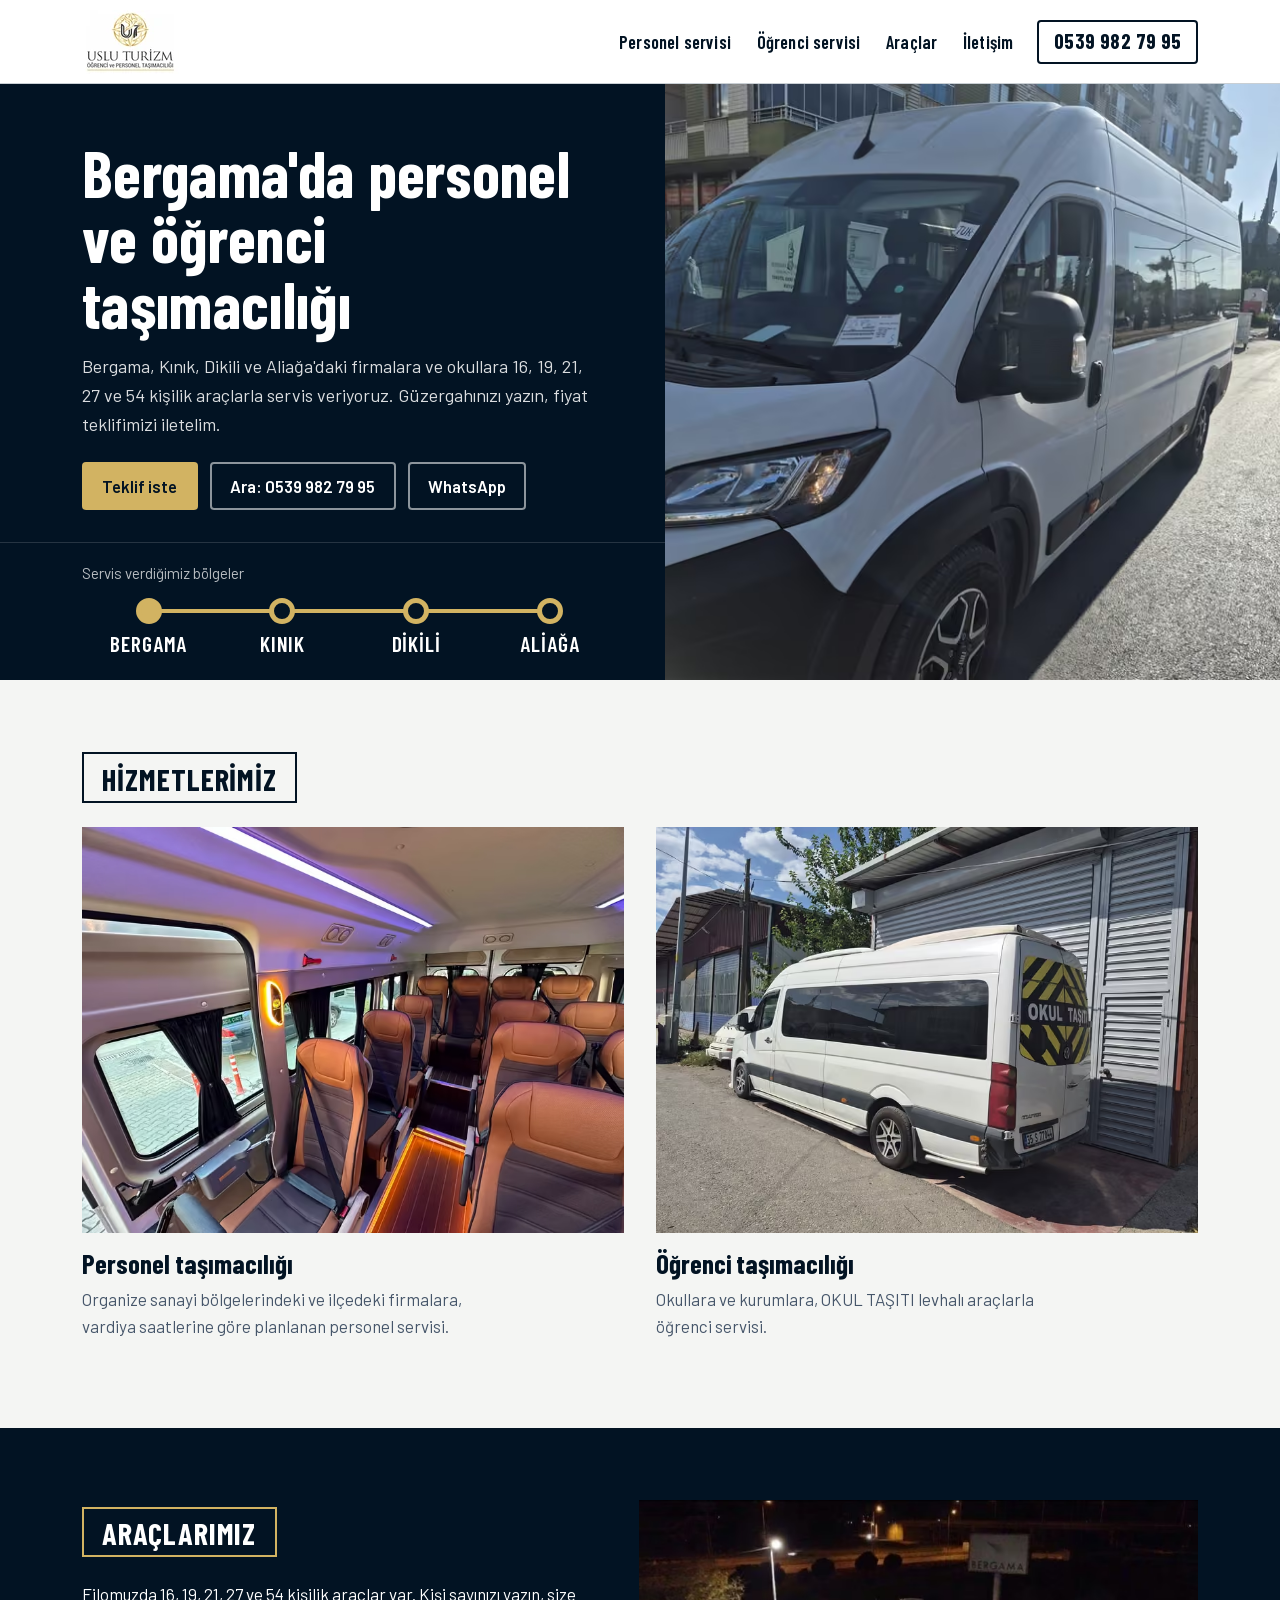
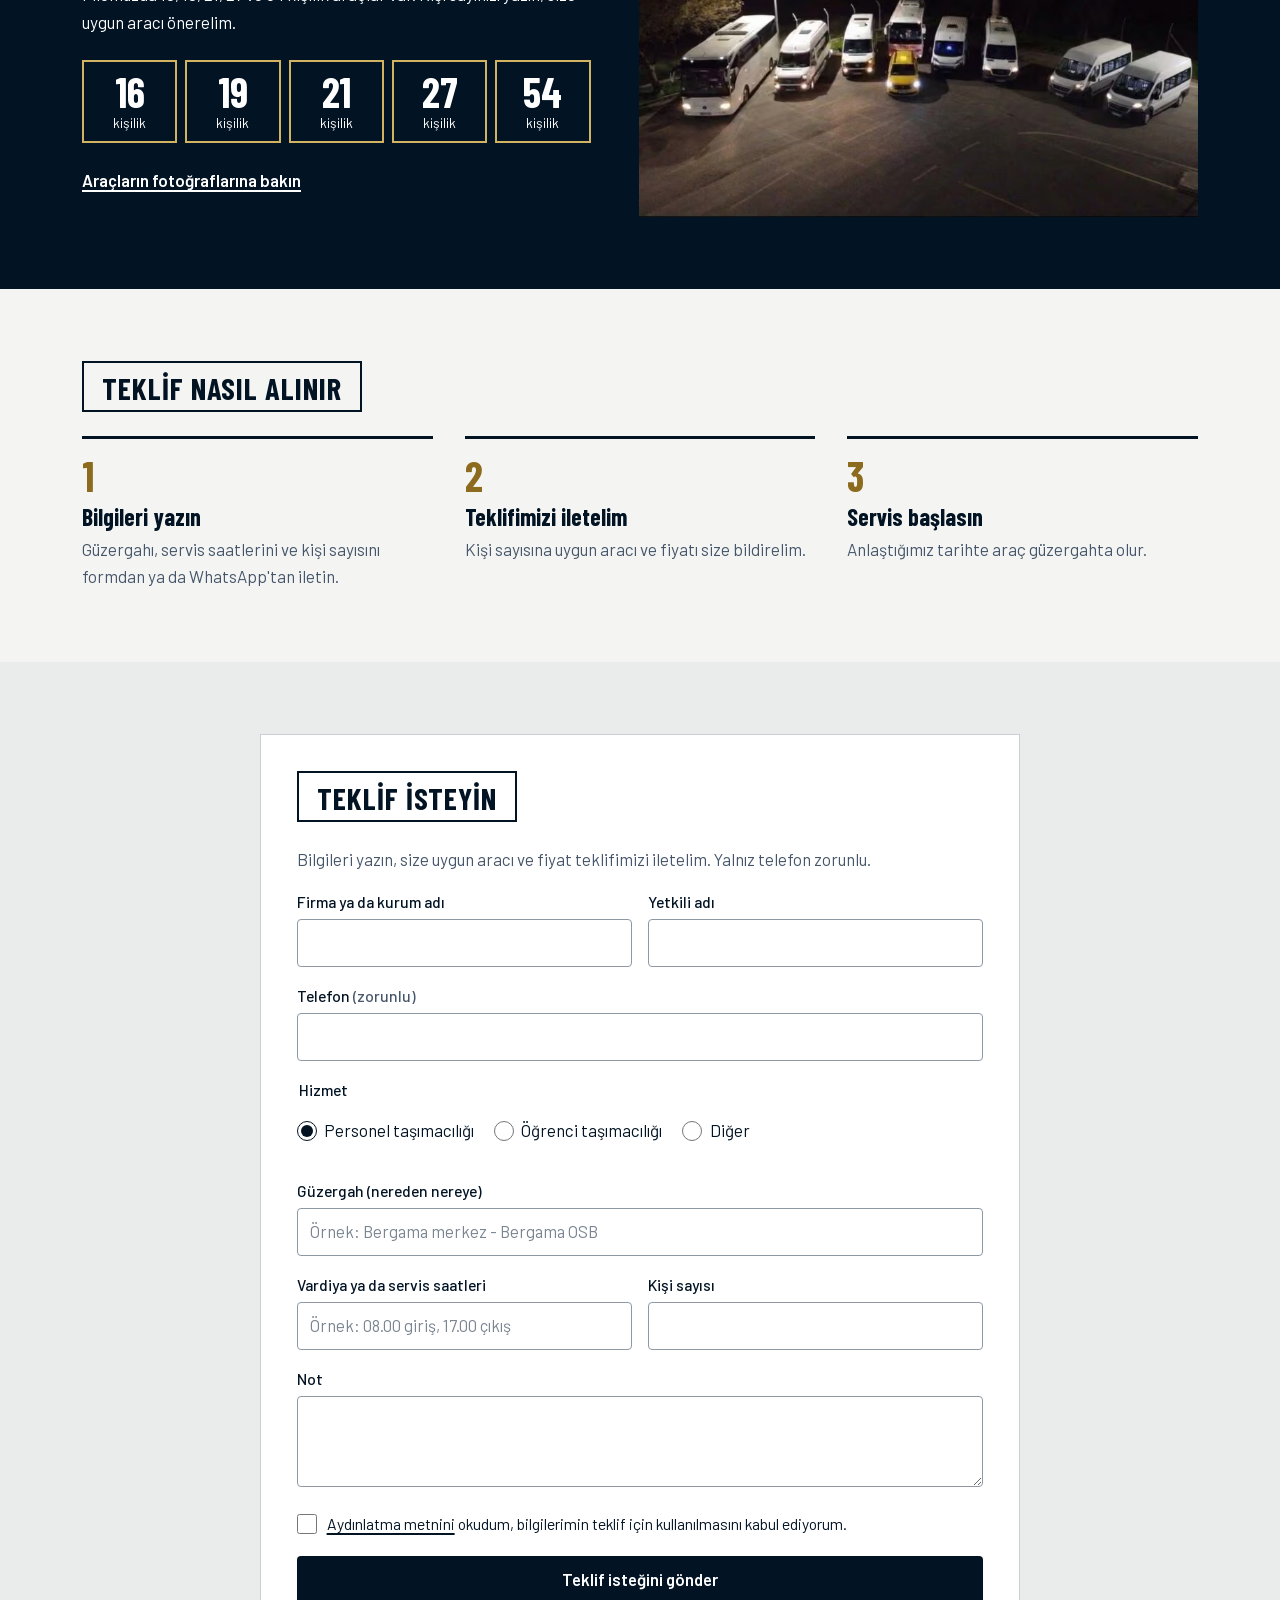
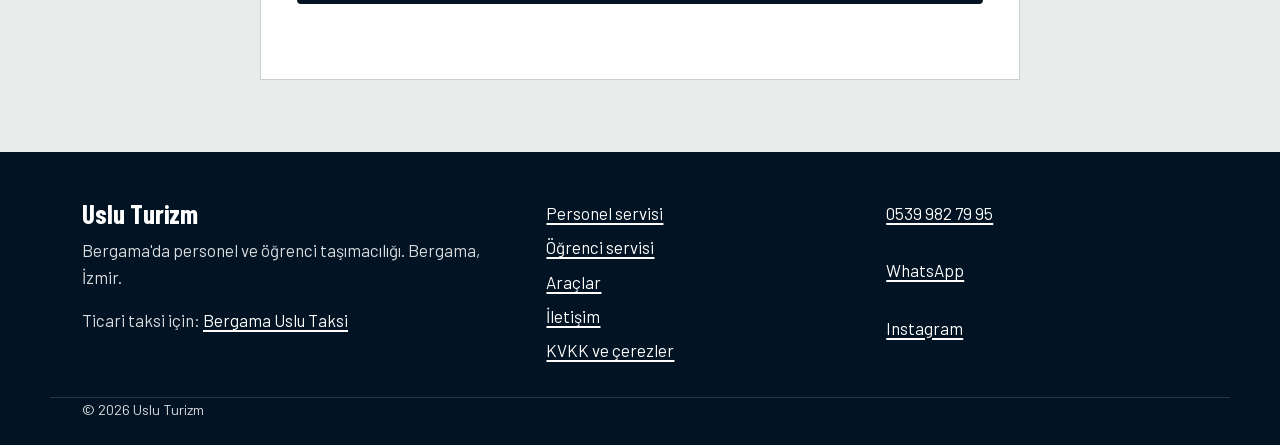
==== index.html @ e7d9747a "Uslu Turizm site onizlemesi" ====
<!doctype html>
<html lang="tr">
<head>
<meta charset="utf-8">
<meta name="viewport" content="width=device-width, initial-scale=1">
<title>Uslu Turizm | Bergama Personel ve Öğrenci Taşımacılığı</title>
<meta name="description" content="Bergama, Kınık, Dikili ve Aliağa&#x27;da 16-54 kişilik araçlarla personel ve öğrenci taşımacılığı. Güzergahınızı yazın, fiyat teklifi alın.">
<meta name="robots" content="noindex, nofollow">
<link rel="canonical" href="https://usluturizmbergama.com/">
<meta property="og:type" content="website">
<meta property="og:locale" content="tr_TR">
<meta property="og:site_name" content="Uslu Turizm">
<meta property="og:title" content="Uslu Turizm | Bergama Personel ve Öğrenci Taşımacılığı">
<meta property="og:description" content="Bergama, Kınık, Dikili ve Aliağa&#x27;da 16-54 kişilik araçlarla personel ve öğrenci taşımacılığı. Güzergahınızı yazın, fiyat teklifi alın.">
<meta property="og:url" content="https://usluturizmbergama.com/">
<meta property="og:image" content="https://usluturizmbergama.com/assets/img/paylasim-1200x630.jpg">
<meta name="theme-color" content="#021323">
<link rel="icon" type="image/png" sizes="32x32" href="assets/simge/simge-32.png">
<link rel="apple-touch-icon" href="assets/simge/apple-touch-icon.png">
<link rel="preload" href="assets/fonts/barlow-condensed-700-latin.woff2" as="font" type="font/woff2" crossorigin>
<link rel="stylesheet" href="assets/fonts.css">
<link rel="stylesheet" href="assets/site.css">

<script type="application/ld+json">{"@context": "https://schema.org", "@type": "LocalBusiness", "name": "Uslu Turizm", "url": "https://usluturizmbergama.com/", "image": "https://usluturizmbergama.com/assets/img/paylasim-1200x630.jpg", "areaServed": ["Bergama", "Kınık", "Dikili", "Aliağa"], "sameAs": ["https://www.instagram.com/usluturizmbergama/"]}</script>
</head>
<body data-form="" data-wa="905399827995" data-etiket="">

<a class="atla" href="#icerik">İçeriğe geç</a>
<header class="ust">
  <div class="kap ust-ic">
    <a class="logo" href="./" aria-label="Uslu Turizm ana sayfa">
      <picture><source type="image/webp" srcset="assets/img/logo-64.webp 1x, assets/img/logo-128.webp 2x">
      <img src="assets/img/logo-64.png" srcset="assets/img/logo-128.png 2x" height="64" width="97" alt="Uslu Turizm"></picture>
    </a>
    <nav class="menu" aria-label="Sayfalar"><ul><li><a href="personel-tasimaciligi/">Personel<span class="genis-ek"> servisi</span></a></li><li><a href="ogrenci-tasimaciligi/">Öğrenci<span class="genis-ek"> servisi</span></a></li><li><a href="araclar/">Araçlar</a></li><li><a href="iletisim/">İletişim</a></li></ul></nav>
    <a class="ust-tel" href="tel:+905399827995" data-olcum="telefon">0539 982 79 95</a>
  </div>
</header><main id="icerik">
<section class="giris">
  <div class="giris-foto"><picture><source type="image/avif" srcset="assets/img/ducato-on-800.avif 800w, assets/img/ducato-on-1600.avif 1600w" sizes="(min-width: 960px) 46vw, 100vw"><source type="image/webp" srcset="assets/img/ducato-on-800.webp 800w, assets/img/ducato-on-1600.webp 1600w" sizes="(min-width: 960px) 46vw, 100vw"><img src="assets/img/ducato-on-1600.jpg" srcset="assets/img/ducato-on-800.jpg 800w, assets/img/ducato-on-1600.jpg 1600w" sizes="(min-width: 960px) 46vw, 100vw" width="1600" height="1200" alt="Beyaz Fiat Ducato servis aracı, ön çapraz görünüş" fetchpriority="high"></picture></div>
  <div class="giris-metin">
    <h1>Bergama'da personel ve öğrenci taşımacılığı</h1>
    <p class="giris-alt">Bergama, Kınık, Dikili ve Aliağa'daki firmalara ve okullara 16, 19, 21, 27 ve 54 kişilik araçlarla servis veriyoruz. Güzergahınızı yazın, fiyat teklifimizi iletelim.</p>
    <div class="eylemler"><a class="dugme dugme--altin" href="#teklif">Teklif iste</a><a class="dugme dugme--cizgi" href="tel:+905399827995" data-olcum="telefon">Ara: 0539 982 79 95</a><a class="dugme dugme--cizgi" href="https://wa.me/905399827995?text=Merhaba%2C%20servis%20i%C3%A7in%20teklif%20almak%20istiyorum." data-olcum="whatsapp" rel="noopener">WhatsApp</a></div>
  </div>
  <div class="giris-hat"><nav class="hat" aria-label="Servis verdiğimiz bölgeler"><p class="hat-baslik">Servis verdiğimiz bölgeler</p><ol class="duraklar"><li class="durak"><a href="personel-tasimaciligi/#bergama"><span class="nokta" aria-hidden="true"></span><span class="durak-ad">Bergama</span></a></li><li class="durak"><a href="personel-tasimaciligi/#kinik"><span class="nokta" aria-hidden="true"></span><span class="durak-ad">Kınık</span></a></li><li class="durak"><a href="personel-tasimaciligi/#dikili"><span class="nokta" aria-hidden="true"></span><span class="durak-ad">Dikili</span></a></li><li class="durak"><a href="personel-tasimaciligi/#aliaga"><span class="nokta" aria-hidden="true"></span><span class="durak-ad">Aliağa</span></a></li></ol></nav></div>
</section>

<section class="bolum" aria-labelledby="hizmet-baslik">
  <div class="kap">
    <h2 class="levha" id="hizmet-baslik">Hizmetlerimiz</h2>
    <div class="hizmetler">
      <article class="hizmet">
        <picture><source type="image/avif" srcset="assets/img/ic-koltuklar-800.avif 800w, assets/img/ic-koltuklar-1600.avif 1600w" sizes="(min-width: 760px) 45vw, 100vw"><source type="image/webp" srcset="assets/img/ic-koltuklar-800.webp 800w, assets/img/ic-koltuklar-1600.webp 1600w" sizes="(min-width: 760px) 45vw, 100vw"><img src="assets/img/ic-koltuklar-1600.jpg" srcset="assets/img/ic-koltuklar-800.jpg 800w, assets/img/ic-koltuklar-1600.jpg 1600w" sizes="(min-width: 760px) 45vw, 100vw" width="1600" height="1200" alt="Turuncu deri koltuklar ve tavan aydınlatması" loading="lazy" decoding="async"></picture>
        <h3><a href="personel-tasimaciligi/">Personel taşımacılığı</a></h3>
        <p>Organize sanayi bölgelerindeki ve ilçedeki firmalara, vardiya saatlerine göre planlanan personel servisi.</p>
      </article>
      <article class="hizmet">
        <picture><source type="image/avif" srcset="assets/img/okul-tasiti-yan-800.avif 800w, assets/img/okul-tasiti-yan-1600.avif 1600w" sizes="(min-width: 760px) 45vw, 100vw"><source type="image/webp" srcset="assets/img/okul-tasiti-yan-800.webp 800w, assets/img/okul-tasiti-yan-1600.webp 1600w" sizes="(min-width: 760px) 45vw, 100vw"><img src="assets/img/okul-tasiti-yan-1600.jpg" srcset="assets/img/okul-tasiti-yan-800.jpg 800w, assets/img/okul-tasiti-yan-1600.jpg 1600w" sizes="(min-width: 760px) 45vw, 100vw" width="1600" height="1200" alt="Arka camında OKUL TAŞITI yazan Volkswagen Crafter" loading="lazy" decoding="async"></picture>
        <h3><a href="ogrenci-tasimaciligi/">Öğrenci taşımacılığı</a></h3>
        <p>Okullara ve kurumlara, OKUL TAŞITI levhalı araçlarla öğrenci servisi.</p>
      </article>
    </div>
  </div>
</section>

<section class="bolum bolum--koyu" aria-labelledby="filo-baslik">
  <div class="kap filo">
    <div class="filo-metin">
      <h2 class="levha" id="filo-baslik">Araçlarımız</h2>
      <p>Filomuzda 16, 19, 21, 27 ve 54 kişilik araçlar var. Kişi sayınızı yazın, size uygun aracı önerelim.</p>
      <ul class="kapasiteler" aria-label="Araç kapasiteleri"><li><span class="kap-sayi">16</span><span class="kap-birim">kişilik</span></li><li><span class="kap-sayi">19</span><span class="kap-birim">kişilik</span></li><li><span class="kap-sayi">21</span><span class="kap-birim">kişilik</span></li><li><span class="kap-sayi">27</span><span class="kap-birim">kişilik</span></li><li><span class="kap-sayi">54</span><span class="kap-birim">kişilik</span></li></ul>
      <p><a class="koyu-link" href="araclar/">Araçların fotoğraflarına bakın</a></p>
    </div>
    <figure class="filo-foto"><picture><source type="image/avif" srcset="assets/img/filo-gece-800.avif 800w, assets/img/filo-gece-1096.avif 1096w" sizes="(min-width: 960px) 50vw, 100vw"><source type="image/webp" srcset="assets/img/filo-gece-800.webp 800w, assets/img/filo-gece-1096.webp 1096w" sizes="(min-width: 960px) 50vw, 100vw"><img src="assets/img/filo-gece-1096.jpg" srcset="assets/img/filo-gece-800.jpg 800w, assets/img/filo-gece-1096.jpg 1096w" sizes="(min-width: 960px) 50vw, 100vw" width="1096" height="620" alt="Gece Bergama tabelası önünde dizili servis araçları ve otobüs" loading="lazy" decoding="async"></picture></figure>
  </div>
</section>

<section class="bolum adimlar-bolum" aria-labelledby="adim-baslik">
  <div class="kap">
    <h2 class="levha" id="adim-baslik">Teklif nasıl alınır</h2>
    <ol class="adimlar"><li><h3>Bilgileri yazın</h3><p>Güzergahı, servis saatlerini ve kişi sayısını formdan ya da WhatsApp&#x27;tan iletin.</p></li><li><h3>Teklifimizi iletelim</h3><p>Kişi sayısına uygun aracı ve fiyatı size bildirelim.</p></li><li><h3>Servis başlasın</h3><p>Anlaştığımız tarihte araç güzergahta olur.</p></li></ol>
  </div>
</section>

<section class="teklif-alani" id="teklif" aria-labelledby="teklif-baslik">
  <div class="teklif-kutu">
    <h2 class="levha" id="teklif-baslik">Teklif isteyin</h2>
    <p class="teklif-giris">Bilgileri yazın, size uygun aracı ve fiyat teklifimizi iletelim. Yalnız telefon zorunlu.</p>
    <form class="teklif" data-teklif novalidate>
      <div class="alan-cift">
        <label class="alan"><span>Firma ya da kurum adı</span>
          <input name="firma" autocomplete="organization" maxlength="120"></label>
        <label class="alan"><span>Yetkili adı</span>
          <input name="yetkili" autocomplete="name" maxlength="80"></label>
      </div>
      <label class="alan"><span>Telefon <b class="zorunlu">(zorunlu)</b></span>
        <input name="telefon" type="tel" inputmode="tel" autocomplete="tel" maxlength="20" required
          aria-describedby="telefon-hata">
        <small class="hata" id="telefon-hata" hidden>Telefon numarasını 05xx xxx xx xx gibi yazın.</small></label>
      <fieldset class="alan secimler"><legend>Hizmet</legend><label class="secim"><input type="radio" name="hizmet" value="personel" checked> Personel taşımacılığı</label><label class="secim"><input type="radio" name="hizmet" value="ogrenci"> Öğrenci taşımacılığı</label><label class="secim"><input type="radio" name="hizmet" value="diger"> Diğer</label></fieldset>
      <label class="alan"><span>Güzergah (nereden nereye)</span>
        <input name="guzergah" maxlength="200" placeholder="Örnek: Bergama merkez - Bergama OSB"></label>
      <div class="alan-cift">
        <label class="alan"><span>Vardiya ya da servis saatleri</span>
          <input name="saatler" maxlength="120" placeholder="Örnek: 08.00 giriş, 17.00 çıkış"></label>
        <label class="alan"><span>Kişi sayısı</span>
          <input name="kisi" type="number" inputmode="numeric" min="1" max="2000"></label>
      </div>
      <label class="alan"><span>Not</span>
        <textarea name="not" rows="3" maxlength="1000"></textarea></label>
      <label class="onay"><input type="checkbox" name="kvkk" value="evet" required aria-describedby="kvkk-hata">
        <span><a href="kvkk/">Aydınlatma metnini</a> okudum, bilgilerimin teklif için kullanılmasını kabul ediyorum.</span></label>
      <small class="hata" id="kvkk-hata" hidden>Göndermek için aydınlatma metnini onaylayın.</small>
      <div class="bal" aria-hidden="true"><label>Bu alanı boş bırakın<input name="web" tabindex="-1" autocomplete="off"></label></div>
      <input type="hidden" name="gclid"><input type="hidden" name="utm_source">
      <input type="hidden" name="utm_medium"><input type="hidden" name="utm_campaign">
      <button class="dugme dugme--koyu dugme--genis" type="submit">Teklif isteğini gönder</button>
      <p class="form-durum" role="status" aria-live="polite"></p>
    </form>
    <div class="sonuc sonuc--tamam" data-sonuc="tamam" hidden tabindex="-1">
      <h3>Teklif isteğiniz bize ulaştı</h3>
      <p>Bilgileri inceleyip sizi arayacağız. Beklemek istemezseniz WhatsApp'tan da yazabilirsiniz.</p>
      <a class="dugme dugme--koyu" href="https://wa.me/905399827995?text=Merhaba%2C%20servis%20i%C3%A7in%20teklif%20almak%20istiyorum." data-olcum="whatsapp" rel="noopener">WhatsApp'tan yazın</a>
    </div>
    <div class="sonuc sonuc--yedek" data-sonuc="yedek" hidden tabindex="-1">
      <h3>Form şu an gönderilemedi</h3>
      <p>Yazdığınız bilgiler hazır bir WhatsApp mesajına aktarıldı. Düğmeye basıp gönderin ya da arayın: <a href="tel:+905399827995" data-olcum="telefon">0539 982 79 95</a></p>
      <a class="dugme dugme--koyu" data-yedek-wa href="https://wa.me/905399827995?text=Merhaba%2C%20servis%20i%C3%A7in%20teklif%20almak%20istiyorum." data-olcum="whatsapp" rel="noopener">WhatsApp'tan gönder</a>
    </div>
  </div>
</section>
</main>
<footer class="alt">
  <div class="kap alt-ic">
    <div class="alt-firma">
      <p class="alt-ad">Uslu Turizm</p>
      <p>Bergama'da personel ve öğrenci taşımacılığı. Bergama, İzmir.</p>
      <p>Ticari taksi için: <a href="https://www.bergamauslutaksi.com/">Bergama Uslu Taksi</a></p>
    </div>
    <nav aria-label="Alt menü"><ul class="alt-liste"><li><a href="personel-tasimaciligi/">Personel servisi</a></li><li><a href="ogrenci-tasimaciligi/">Öğrenci servisi</a></li><li><a href="araclar/">Araçlar</a></li><li><a href="iletisim/">İletişim</a></li><li><a href="kvkk/">KVKK ve çerezler</a></li></ul></nav>
    <ul class="alt-liste">
      <li><a href="tel:+905399827995" data-olcum="telefon">0539 982 79 95</a></li>
      <li><a href="https://wa.me/905399827995?text=Merhaba%2C%20servis%20i%C3%A7in%20teklif%20almak%20istiyorum." data-olcum="whatsapp" rel="noopener">WhatsApp</a></li>
      <li><a href="https://www.instagram.com/usluturizmbergama/" rel="noopener">Instagram</a></li>
    </ul>
  </div>
  <p class="kap alt-telif">© 2026 Uslu Turizm</p>
</footer>
<div class="cubuk" aria-label="Hızlı iletişim">
  <a href="tel:+905399827995" data-olcum="telefon">Ara</a>
  <a href="https://wa.me/905399827995?text=Merhaba%2C%20servis%20i%C3%A7in%20teklif%20almak%20istiyorum." data-olcum="whatsapp" rel="noopener">WhatsApp</a>
  <a href="#teklif">Teklif iste</a>
</div>
<div class="cerez" data-cerez hidden role="dialog" aria-labelledby="cerez-baslik">
  <p id="cerez-baslik">Reklamlarımızın sonucunu ölçmek için Google çerezleri kullanıyoruz. Kabul ederseniz yazılır, reddederseniz yazılmaz. <a href="kvkk/#cerezler">Ayrıntı</a></p>
  <div class="cerez-dugmeler"><button type="button" class="dugme dugme--koyu" data-cerez-secim="kabul">Kabul et</button>
  <button type="button" class="dugme dugme--cizgi-koyu" data-cerez-secim="red">Reddet</button></div>
</div>
<script src="assets/site.js" defer></script>
</body>
</html>
---- assets/fonts.css ----
/* latin-ext */
@font-face {
  font-family: 'Barlow';
  font-style: normal;
  font-weight: 400;
  font-display: swap;
  src: url(fonts/barlow-400-latin-ext.woff2) format('woff2');
  unicode-range: U+0100-02BA, U+02BD-02C5, U+02C7-02CC, U+02CE-02D7, U+02DD-02FF, U+0304, U+0308, U+0329, U+1D00-1DBF, U+1E00-1E9F, U+1EF2-1EFF, U+2020, U+20A0-20AB, U+20AD-20C4, U+2113, U+2C60-2C7F, U+A720-A7FF;
}
/* latin */
@font-face {
  font-family: 'Barlow';
  font-style: normal;
  font-weight: 400;
  font-display: swap;
  src: url(fonts/barlow-400-latin.woff2) format('woff2');
  unicode-range: U+0000-00FF, U+0131, U+0152-0153, U+02BB-02BC, U+02C6, U+02DA, U+02DC, U+0304, U+0308, U+0329, U+2000-206F, U+20AC, U+2122, U+2191, U+2193, U+2212, U+2215, U+FEFF, U+FFFD;
}
/* latin-ext */
@font-face {
  font-family: 'Barlow';
  font-style: normal;
  font-weight: 500;
  font-display: swap;
  src: url(fonts/barlow-500-latin-ext.woff2) format('woff2');
  unicode-range: U+0100-02BA, U+02BD-02C5, U+02C7-02CC, U+02CE-02D7, U+02DD-02FF, U+0304, U+0308, U+0329, U+1D00-1DBF, U+1E00-1E9F, U+1EF2-1EFF, U+2020, U+20A0-20AB, U+20AD-20C4, U+2113, U+2C60-2C7F, U+A720-A7FF;
}
/* latin */
@font-face {
  font-family: 'Barlow';
  font-style: normal;
  font-weight: 500;
  font-display: swap;
  src: url(fonts/barlow-500-latin.woff2) format('woff2');
  unicode-range: U+0000-00FF, U+0131, U+0152-0153, U+02BB-02BC, U+02C6, U+02DA, U+02DC, U+0304, U+0308, U+0329, U+2000-206F, U+20AC, U+2122, U+2191, U+2193, U+2212, U+2215, U+FEFF, U+FFFD;
}
/* latin-ext */
@font-face {
  font-family: 'Barlow';
  font-style: normal;
  font-weight: 600;
  font-display: swap;
  src: url(fonts/barlow-600-latin-ext.woff2) format('woff2');
  unicode-range: U+0100-02BA, U+02BD-02C5, U+02C7-02CC, U+02CE-02D7, U+02DD-02FF, U+0304, U+0308, U+0329, U+1D00-1DBF, U+1E00-1E9F, U+1EF2-1EFF, U+2020, U+20A0-20AB, U+20AD-20C4, U+2113, U+2C60-2C7F, U+A720-A7FF;
}
/* latin */
@font-face {
  font-family: 'Barlow';
  font-style: normal;
  font-weight: 600;
  font-display: swap;
  src: url(fonts/barlow-600-latin.woff2) format('woff2');
  unicode-range: U+0000-00FF, U+0131, U+0152-0153, U+02BB-02BC, U+02C6, U+02DA, U+02DC, U+0304, U+0308, U+0329, U+2000-206F, U+20AC, U+2122, U+2191, U+2193, U+2212, U+2215, U+FEFF, U+FFFD;
}
/* latin-ext */
@font-face {
  font-family: 'Barlow Condensed';
  font-style: normal;
  font-weight: 600;
  font-display: swap;
  src: url(fonts/barlow-condensed-600-latin-ext.woff2) format('woff2');
  unicode-range: U+0100-02BA, U+02BD-02C5, U+02C7-02CC, U+02CE-02D7, U+02DD-02FF, U+0304, U+0308, U+0329, U+1D00-1DBF, U+1E00-1E9F, U+1EF2-1EFF, U+2020, U+20A0-20AB, U+20AD-20C4, U+2113, U+2C60-2C7F, U+A720-A7FF;
}
/* latin */
@font-face {
  font-family: 'Barlow Condensed';
  font-style: normal;
  font-weight: 600;
  font-display: swap;
  src: url(fonts/barlow-condensed-600-latin.woff2) format('woff2');
  unicode-range: U+0000-00FF, U+0131, U+0152-0153, U+02BB-02BC, U+02C6, U+02DA, U+02DC, U+0304, U+0308, U+0329, U+2000-206F, U+20AC, U+2122, U+2191, U+2193, U+2212, U+2215, U+FEFF, U+FFFD;
}
/* latin-ext */
@font-face {
  font-family: 'Barlow Condensed';
  font-style: normal;
  font-weight: 700;
  font-display: swap;
  src: url(fonts/barlow-condensed-700-latin-ext.woff2) format('woff2');
  unicode-range: U+0100-02BA, U+02BD-02C5, U+02C7-02CC, U+02CE-02D7, U+02DD-02FF, U+0304, U+0308, U+0329, U+1D00-1DBF, U+1E00-1E9F, U+1EF2-1EFF, U+2020, U+20A0-20AB, U+20AD-20C4, U+2113, U+2C60-2C7F, U+A720-A7FF;
}
/* latin */
@font-face {
  font-family: 'Barlow Condensed';
  font-style: normal;
  font-weight: 700;
  font-display: swap;
  src: url(fonts/barlow-condensed-700-latin.woff2) format('woff2');
  unicode-range: U+0000-00FF, U+0131, U+0152-0153, U+02BB-02BC, U+02C6, U+02DA, U+02DC, U+0304, U+0308, U+0329, U+2000-206F, U+20AC, U+2122, U+2191, U+2193, U+2212, U+2215, U+FEFF, U+FFFD;
}
---- assets/site.css ----
/* Uslu Turizm. Renkler logo dosyalarından ölçüldü: lacivert #021323 (kapak zemini), altın #D2B362 (amblem). */
:root {
  --lacivert: #021323;
  --lacivert-2: #0d2944;
  --altin: #d2b362;
  --altin-koyu: #8c6b1f;
  --zemin: #f4f5f3;
  --zemin-2: #e9ecea;
  --beyaz: #ffffff;
  --cizgi: #c9cfd4;
  --metin-2: #46566a;
  --hata: #a4161a;
  --kosul: "Barlow Condensed", "Arial Narrow", sans-serif;
  --govde: "Barlow", system-ui, -apple-system, "Segoe UI", sans-serif;
}

*, *::before, *::after { box-sizing: border-box; }
html { -webkit-text-size-adjust: 100%; }
body {
  margin: 0;
  font: 400 1.0625rem/1.6 var(--govde);
  color: var(--lacivert);
  background: var(--zemin);
  padding-bottom: 56px;
}
img { display: block; max-width: 100%; height: auto; }
picture { display: block; }
a { color: var(--lacivert); text-decoration-thickness: 1.5px; text-underline-offset: 3px; }
a:hover { color: var(--lacivert-2); }
:focus-visible { outline: 3px solid var(--altin-koyu); outline-offset: 2px; }
h1, h2, h3 { margin: 0; }
p { margin: 0 0 1rem; }

.kap { width: 100%; max-width: 1180px; margin: 0 auto; padding: 0 20px; }

.atla {
  position: absolute; left: 12px; top: -60px; z-index: 50;
  background: var(--lacivert); color: var(--beyaz); padding: .6rem 1rem;
}
.atla:focus { top: 12px; color: var(--beyaz); }

/* Üst */
.ust { background: var(--beyaz); border-bottom: 1px solid var(--cizgi); }
.ust-ic { display: flex; flex-wrap: wrap; align-items: center; gap: .25rem 1.5rem; padding-top: .5rem; padding-bottom: .25rem; }
.logo img { height: 52px; width: auto; }
.menu { order: 3; width: 100%; overflow-x: auto; }
.menu ul { display: flex; gap: 1.25rem; margin: 0; padding: 0 0 .35rem; list-style: none; white-space: nowrap; }
.menu a { font: 600 1.15rem/2.4 var(--kosul); text-decoration: none; letter-spacing: .01em; }
.menu a[aria-current="page"] { box-shadow: inset 0 -3px 0 var(--altin); }
.menu a:hover { box-shadow: inset 0 -3px 0 var(--lacivert); }
.genis-ek { display: none; }
.ust-tel { display: none; }

/* Düğmeler */
.dugme {
  display: inline-flex; align-items: center; justify-content: center;
  min-height: 48px; padding: .65rem 1.15rem;
  font: 600 1.05rem/1.15 var(--govde); text-decoration: none; text-align: center;
  border: 2px solid transparent; border-radius: 4px; cursor: pointer;
}
.dugme--altin { background: var(--altin); color: var(--lacivert); }
.dugme--altin:hover { background: #e0c57c; color: var(--lacivert); }
.dugme--koyu { background: var(--lacivert); color: var(--beyaz); }
.dugme--koyu:hover { background: var(--lacivert-2); color: var(--beyaz); }
.dugme--cizgi { border-color: rgba(255, 255, 255, .55); color: var(--beyaz); }
.dugme--cizgi:hover { border-color: var(--beyaz); color: var(--beyaz); }
.dugme--cizgi-koyu { border-color: var(--lacivert); color: var(--lacivert); background: transparent; }
.dugme--cizgi-koyu:hover { background: var(--lacivert); color: var(--beyaz); }
.dugme--genis { width: 100%; }
.dugme[disabled] { opacity: .6; cursor: progress; }
.eylemler { display: flex; flex-wrap: wrap; gap: .75rem; margin-top: 1.5rem; }

/* Levha: bölüm başlığı, servis aracının camındaki güzergah levhası gibi */
.levha {
  display: inline-block; margin-bottom: 1.5rem;
  padding: .32em .6em .22em;
  border: 2px solid currentColor;
  font: 700 clamp(1.45rem, 2.4vw, 1.9rem)/1 var(--kosul);
  letter-spacing: .03em; text-transform: uppercase;
}

/* Giriş */
.giris { background: var(--lacivert); color: var(--beyaz); }
.giris-foto img { width: 100%; aspect-ratio: 16 / 10; object-fit: cover; }
.giris-metin { padding: 1.75rem 20px 1.5rem; }
.giris h1 {
  font: 700 clamp(2.4rem, 5vw, 4.1rem)/1.02 var(--kosul);
  letter-spacing: .005em; max-width: 17ch;
}
.giris-alt { margin-top: 1rem; max-width: 52ch; color: rgba(255, 255, 255, .86); font-size: 1.125rem; }
.giris-hat { padding: 0 20px; border-top: 1px solid rgba(255, 255, 255, .14); }

/* Güzergah şeridi */
.hat { padding: 1.1rem 0 1.4rem; }
.hat-baslik { margin: 0 0 .8rem; font-size: .95rem; color: rgba(255, 255, 255, .72); }
.duraklar { position: relative; display: grid; grid-template-columns: repeat(4, 1fr); margin: 0; padding: 0; list-style: none; }
.duraklar::before {
  content: ""; position: absolute; top: 11px; left: 12.5%; right: 12.5%;
  height: 4px; background: var(--altin);
}
.durak a { display: flex; flex-direction: column; align-items: center; gap: .55rem; padding: 0 .2rem .2rem; color: inherit; text-decoration: none; }
.nokta {
  position: relative; z-index: 1;
  width: 26px; height: 26px; border-radius: 50%;
  background: var(--lacivert); border: 5px solid var(--altin);
}
.durak:first-child .nokta { background: var(--altin); }
.durak-ad { font: 600 1.15rem/1 var(--kosul); letter-spacing: .04em; text-transform: uppercase; }
.durak a:hover .nokta, .durak a:focus-visible .nokta { background: var(--altin); }
.durak a:hover .durak-ad { text-decoration: underline; text-underline-offset: 5px; }
.durak a:focus-visible { outline-color: var(--altin); }
.hat--acik { color: var(--lacivert); }
.hat--acik .hat-baslik { color: var(--metin-2); }
.hat--acik .nokta { background: var(--beyaz); }
.hat--acik .durak:first-child .nokta,
.hat--acik .durak a:hover .nokta { background: var(--altin); }

/* Bölümler */
.bolum { padding: 3.25rem 0; }
.bolum--koyu { background: var(--lacivert); color: var(--beyaz); }
.bolum--koyu .levha { border-color: var(--altin); }
.bolum--gri { background: var(--zemin-2); }
.koyu-link { color: var(--beyaz); font-weight: 600; }
.koyu-link:hover { color: var(--altin); }

.hizmetler { display: grid; gap: 2rem; }
.hizmet img { width: 100%; aspect-ratio: 4 / 3; object-fit: cover; }
.hizmet h3 { margin: 1rem 0 .4rem; font: 700 1.7rem/1.1 var(--kosul); }
.hizmet h3 a { text-decoration: none; }
.hizmet h3 a:hover { text-decoration: underline; }
.hizmet p { color: var(--metin-2); max-width: 46ch; }

.filo { display: grid; gap: 2rem; align-items: center; }
.filo-foto { margin: 0; }
.filo-foto img { width: 100%; }

.kapasiteler { display: grid; grid-template-columns: repeat(5, 1fr); gap: .5rem; margin: 1.5rem 0; padding: 0; list-style: none; max-width: 560px; }
.kapasiteler li { display: flex; flex-direction: column; align-items: center; padding: .55rem .25rem .45rem; border: 2px solid currentColor; }
.bolum--koyu .kapasiteler li { border-color: var(--altin); }
.kap-sayi { font: 700 clamp(1.9rem, 4vw, 2.6rem)/1 var(--kosul); }
.kap-birim { font-size: .85rem; }

.adimlar { display: grid; gap: 1.75rem; margin: 0; padding: 0; list-style: none; counter-reset: adim; }
.adimlar li { counter-increment: adim; padding-top: 1rem; border-top: 3px solid var(--lacivert); }
.adimlar li::before { content: counter(adim); display: block; font: 700 2.6rem/1 var(--kosul); color: var(--altin-koyu); margin-bottom: .4rem; }
.adimlar h3 { font: 700 1.5rem/1.15 var(--kosul); margin-bottom: .35rem; }
.adimlar p { color: var(--metin-2); margin: 0; }

/* Teklif formu */
.teklif-alani { padding: 3.25rem 0; background: var(--zemin-2); }
.teklif-kutu { max-width: 760px; margin: 0 auto; padding: clamp(1.25rem, 3vw, 2.25rem); background: var(--beyaz); border: 1px solid var(--cizgi); }
.teklif-alani > .teklif-kutu { margin: 0 20px; }
.teklif-giris { color: var(--metin-2); }
.alan { display: block; margin: 0 0 1rem; }
.alan > span, .secimler legend { display: block; margin-bottom: .3rem; font-weight: 500; font-size: .98rem; }
.zorunlu { font-weight: 500; color: var(--metin-2); }
.alan input, .alan textarea {
  width: 100%; min-height: 48px; padding: .6rem .75rem;
  font: 400 1.05rem/1.4 var(--govde); color: var(--lacivert);
  background: var(--beyaz); border: 1.5px solid #8e99a4; border-radius: 4px;
}
.alan textarea { resize: vertical; }
.alan input:focus, .alan textarea:focus { border-color: var(--lacivert); outline: 3px solid rgba(210, 179, 98, .55); outline-offset: 0; }
.alan input::placeholder, .alan textarea::placeholder { color: #7a8591; }
.alan input[aria-invalid="true"] { border-color: var(--hata); }
.secimler { border: 0; padding: 0; }
.secim { display: inline-flex; align-items: center; gap: .45rem; min-height: 44px; margin-right: 1.25rem; }
.secim input, .onay input { width: 20px; height: 20px; accent-color: var(--lacivert); margin: 0; }
.onay { display: flex; align-items: flex-start; gap: .6rem; margin: .5rem 0 .25rem; font-size: .98rem; }
.onay input { flex: 0 0 auto; margin-top: .2rem; }
.hata { display: block; margin-top: .3rem; color: var(--hata); font-size: .95rem; font-weight: 500; }
.hata[hidden] { display: none; }
.bal { position: absolute; left: -10000px; width: 1px; height: 1px; overflow: hidden; }
.teklif .dugme--genis { margin-top: 1rem; }
.form-durum { margin: .75rem 0 0; min-height: 1.6em; color: var(--metin-2); }
.sonuc { padding: 1.25rem 1.25rem 1.4rem; border-left: 5px solid var(--altin); background: var(--zemin); }
.sonuc h3 { font: 700 1.6rem/1.15 var(--kosul); margin-bottom: .5rem; }
.sonuc:focus { outline: none; }

/* İç sayfaların üstü */
.sayfa-ust { padding: 2.5rem 0 2.75rem; background: var(--beyaz); border-bottom: 1px solid var(--cizgi); }
.sayfa-ust h1 { font: 700 clamp(2.2rem, 4.4vw, 3.4rem)/1.04 var(--kosul); margin-bottom: 1rem; max-width: 18ch; }
.sayfa-ust-metin p, .sayfa-giris { max-width: 56ch; color: var(--metin-2); font-size: 1.1rem; }
.sayfa-ust-ic { display: grid; gap: 2rem; align-items: start; }
.sayfa-ust .teklif-alani { padding: 0; background: none; }
.sayfa-ust .teklif-kutu { margin: 0; max-width: none; background: var(--zemin); }
.sayfa-ust-foto img { width: 100%; aspect-ratio: 4 / 3; object-fit: cover; }
.taksi-not { margin-top: 1rem; color: var(--metin-2); }
.yan-foto { display: none; margin-top: 1.5rem; }

.bolgeler { display: grid; gap: 0 3rem; padding-top: 1rem; padding-bottom: 2.5rem; }
.bolge { padding: 2rem 0 .5rem; border-top: 2px solid var(--lacivert); scroll-margin-top: 1rem; }
.bolge:first-child { border-top-color: transparent; }
.bolge p { max-width: 58ch; }
.bolge:target .levha { background: var(--altin); border-color: var(--altin); }

.plan { display: grid; gap: 1.25rem; margin: 0 0 1rem; }
.plan dt { font: 700 1.5rem/1.1 var(--kosul); }
.plan dd { margin: .3rem 0 0; color: var(--metin-2); }

.galeri { display: grid; gap: 1rem; grid-template-columns: repeat(auto-fill, minmax(260px, 1fr)); }
.galeri figure { margin: 0; }
.galeri img { width: 100%; aspect-ratio: 4 / 3; object-fit: cover; }
.galeri-son { margin-top: 2rem; }

.iletisim { margin: 1.5rem 0 0; display: grid; gap: .85rem; }
.iletisim dt { font: 700 1.15rem/1.2 var(--kosul); letter-spacing: .02em; }
.iletisim dd { margin: 0; font-size: 1.1rem; }

.metin-sayfa { max-width: 760px; padding-top: 2.5rem; padding-bottom: 3rem; }
.metin-sayfa h1 { font: 700 clamp(2rem, 4vw, 3rem)/1.05 var(--kosul); margin-bottom: 1.25rem; }
.metin-sayfa h2 { font: 700 1.45rem/1.2 var(--kosul); margin: 2rem 0 .5rem; scroll-margin-top: 1rem; }

/* Alt */
.alt { background: var(--lacivert); color: rgba(255, 255, 255, .86); padding: 3rem 0 1.5rem; }
.alt a { color: var(--beyaz); }
.alt a:hover { color: var(--altin); }
.alt-ic { display: grid; gap: 1.75rem; }
.alt-ad { font: 700 1.7rem/1 var(--kosul); color: var(--beyaz); margin-bottom: .6rem; }
.alt-liste { margin: 0; padding: 0; list-style: none; display: grid; gap: .45rem; }
.alt-telif { margin-top: 2rem; padding-top: 1rem; border-top: 1px solid rgba(255, 255, 255, .15); font-size: .9rem; }

/* Mobil iletişim çubuğu */
.cubuk {
  position: fixed; left: 0; right: 0; bottom: 0; z-index: 40;
  display: grid; grid-template-columns: 1fr 1fr 1.2fr;
  background: var(--lacivert); border-top: 1px solid rgba(255, 255, 255, .2);
}
.cubuk a {
  display: flex; align-items: center; justify-content: center; min-height: 56px;
  color: var(--beyaz); font-weight: 600; text-decoration: none;
}
.cubuk a + a { border-left: 1px solid rgba(255, 255, 255, .2); }
.cubuk a:last-child { background: var(--altin); color: var(--lacivert); }
.cubuk a:focus-visible { outline-color: var(--altin); outline-offset: -4px; }

/* Çerez bandı */
.cerez {
  position: fixed; left: 0; right: 0; bottom: 56px; z-index: 45;
  padding: 1rem 20px; background: var(--beyaz); border-top: 3px solid var(--lacivert);
}
.cerez p { margin: 0 0 .75rem; max-width: 70ch; }
.cerez-dugmeler { display: flex; gap: .75rem; }

@media (min-width: 600px) {
  .alan-cift { display: grid; grid-template-columns: 1fr 1fr; gap: 0 1rem; }
  .giris-metin, .giris-hat { padding-left: 32px; padding-right: 32px; }
  .kap { padding: 0 32px; }
  .teklif-alani > .teklif-kutu { margin: 0 auto; }
}

@media (min-width: 760px) {
  .hizmetler { grid-template-columns: 1fr 1fr; }
  .adimlar { grid-template-columns: repeat(3, 1fr); gap: 2rem; }
  .plan { grid-template-columns: repeat(3, 1fr); gap: 2rem; }
  .bolgeler { grid-template-columns: 1fr 1fr; }
  .bolge:nth-child(2) { border-top-color: transparent; }
  .alt-ic { grid-template-columns: 1.4fr 1fr 1fr; }
  .galeri--iki { grid-template-columns: 1fr 1fr; }
  .durak-ad { font-size: 1.35rem; }
  .cerez { display: flex; align-items: center; gap: 1.5rem; }
  .cerez[hidden] { display: none; }
  .cerez p { margin: 0; }
}

@media (min-width: 960px) {
  body { padding-bottom: 0; }
  .cubuk { display: none; }
  .cerez { bottom: 0; }
  .ust-ic { flex-wrap: nowrap; padding-top: .6rem; padding-bottom: .6rem; }
  .logo img { height: 64px; }
  .menu { order: 0; width: auto; margin-left: auto; overflow: visible; }
  .menu ul { padding: 0; gap: 1.6rem; }
  .genis-ek { display: inline; }
  .ust-tel {
    display: inline-flex; align-items: center; min-height: 44px; padding: .4rem .9rem;
    font: 700 1.3rem/1 var(--kosul); letter-spacing: .02em; text-decoration: none;
    border: 2px solid var(--lacivert); border-radius: 4px;
  }
  .ust-tel:hover { background: var(--lacivert); color: var(--beyaz); }

  .giris {
    display: grid; grid-template-columns: 1.08fr 1fr;
    grid-template-areas: "metin foto" "hat foto";
  }
  .giris-foto { grid-area: foto; }
  .giris-foto picture, .giris-foto img { height: 100%; }
  .giris-foto img { aspect-ratio: auto; min-height: 520px; object-position: 18% 62%; }
  .giris-metin { grid-area: metin; align-self: center; padding: 3.5rem 3rem 2rem max(32px, calc((100vw - 1180px) / 2 + 32px)); }
  .giris-hat { grid-area: hat; padding: 0 3rem 0 max(32px, calc((100vw - 1180px) / 2 + 32px)); }
  .bolum, .teklif-alani { padding: 4.5rem 0; }
  .filo { grid-template-columns: 1fr 1.1fr; gap: 3rem; }
  .sayfa-ust { padding: 3.5rem 0; }
  .sayfa-ust-ic { grid-template-columns: 1fr 1.05fr; gap: 3.5rem; }
  .sayfa-ust-ic--foto { align-items: center; }
  .yan-foto { display: block; }
}

@media (prefers-reduced-motion: reduce) {
  *, *::before, *::after { transition: none !important; scroll-behavior: auto !important; }
}
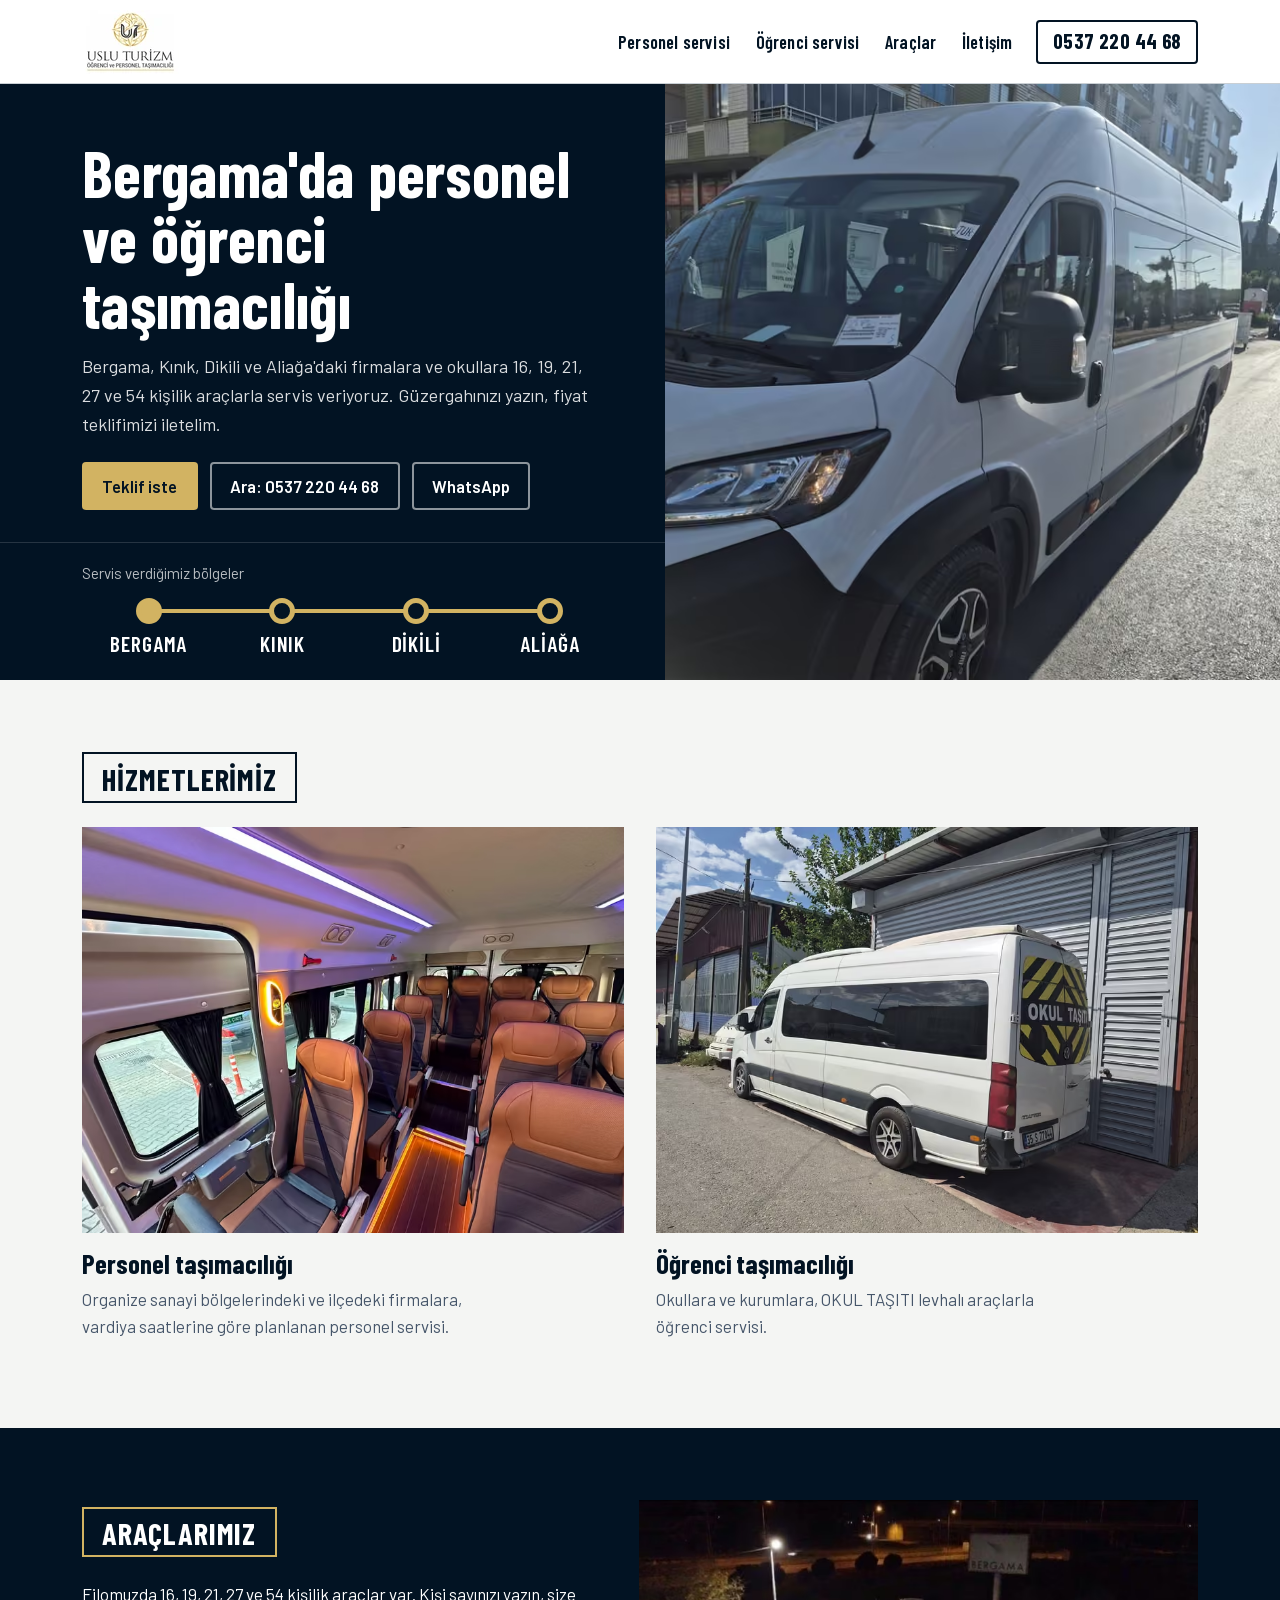
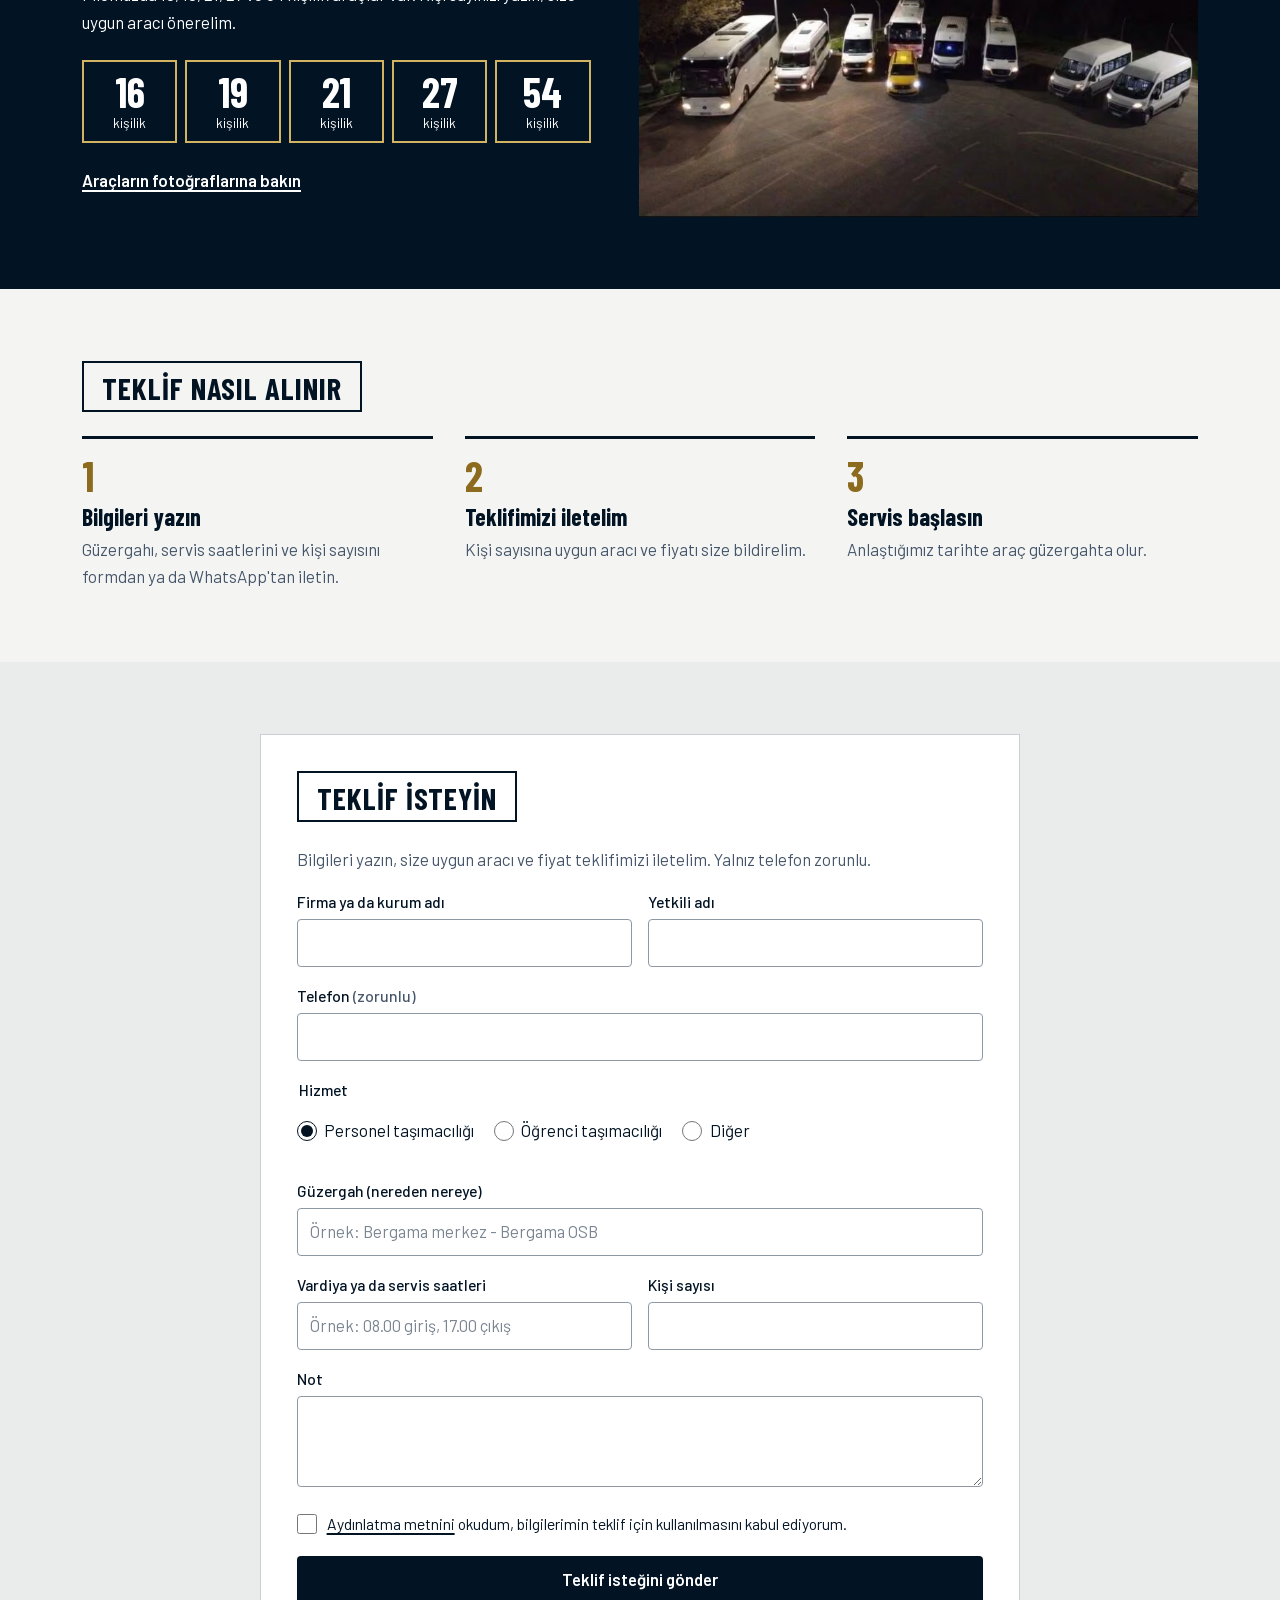
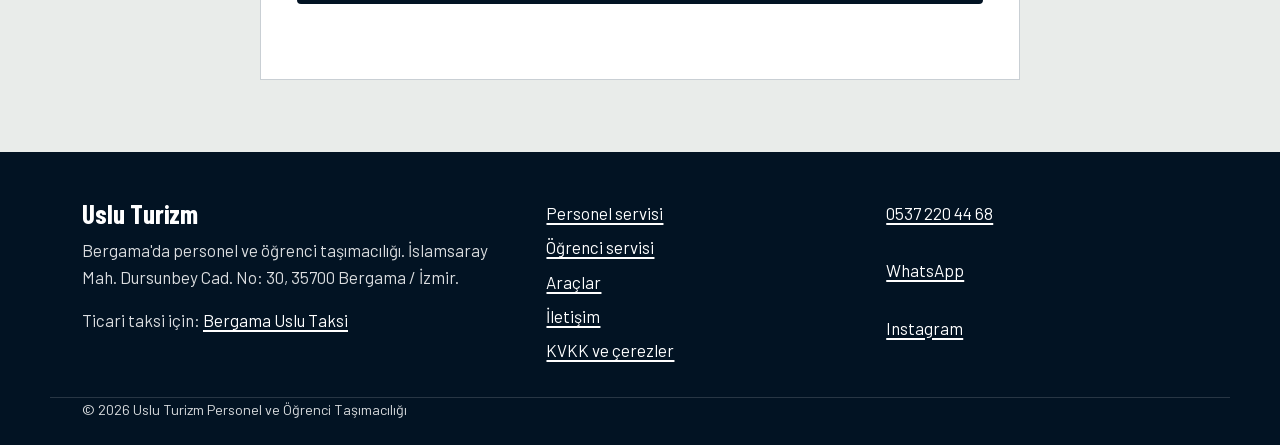
==== commit 674701c5: "Telefon, unvan ve adres; form istek kimligi" ====
--- a/index.html
+++ b/index.html
@@ -21,9 +21,9 @@
 <link rel="stylesheet" href="assets/fonts.css">
 <link rel="stylesheet" href="assets/site.css">
 
-<script type="application/ld+json">{"@context": "https://schema.org", "@type": "LocalBusiness", "name": "Uslu Turizm", "url": "https://usluturizmbergama.com/", "image": "https://usluturizmbergama.com/assets/img/paylasim-1200x630.jpg", "areaServed": ["Bergama", "Kınık", "Dikili", "Aliağa"], "sameAs": ["https://www.instagram.com/usluturizmbergama/"]}</script>
+<script type="application/ld+json">{"@context": "https://schema.org", "@type": "LocalBusiness", "name": "Uslu Turizm", "url": "https://usluturizmbergama.com/", "image": "https://usluturizmbergama.com/assets/img/paylasim-1200x630.jpg", "areaServed": ["Bergama", "Kınık", "Dikili", "Aliağa"], "address": {"@type": "PostalAddress", "streetAddress": "İslamsaray Mah. Dursunbey Cad. No: 30", "postalCode": "35700", "addressLocality": "Bergama", "addressRegion": "İzmir", "addressCountry": "TR"}, "sameAs": ["https://www.instagram.com/usluturizmbergama/"], "telephone": "+905372204468"}</script>
 </head>
-<body data-form="" data-wa="905399827995" data-etiket="">
+<body data-form="" data-wa="905372204468" data-etiket="">
 
 <a class="atla" href="#icerik">İçeriğe geç</a>
 <header class="ust">
@@ -33,7 +33,7 @@
       <img src="assets/img/logo-64.png" srcset="assets/img/logo-128.png 2x" height="64" width="97" alt="Uslu Turizm"></picture>
     </a>
     <nav class="menu" aria-label="Sayfalar"><ul><li><a href="personel-tasimaciligi/">Personel<span class="genis-ek"> servisi</span></a></li><li><a href="ogrenci-tasimaciligi/">Öğrenci<span class="genis-ek"> servisi</span></a></li><li><a href="araclar/">Araçlar</a></li><li><a href="iletisim/">İletişim</a></li></ul></nav>
-    <a class="ust-tel" href="tel:+905399827995" data-olcum="telefon">0539 982 79 95</a>
+    <a class="ust-tel" href="tel:+905372204468" data-olcum="telefon">0537 220 44 68</a>
   </div>
 </header><main id="icerik">
 <section class="giris">
@@ -41,7 +41,7 @@
   <div class="giris-metin">
     <h1>Bergama'da personel ve öğrenci taşımacılığı</h1>
     <p class="giris-alt">Bergama, Kınık, Dikili ve Aliağa'daki firmalara ve okullara 16, 19, 21, 27 ve 54 kişilik araçlarla servis veriyoruz. Güzergahınızı yazın, fiyat teklifimizi iletelim.</p>
-    <div class="eylemler"><a class="dugme dugme--altin" href="#teklif">Teklif iste</a><a class="dugme dugme--cizgi" href="tel:+905399827995" data-olcum="telefon">Ara: 0539 982 79 95</a><a class="dugme dugme--cizgi" href="https://wa.me/905399827995?text=Merhaba%2C%20servis%20i%C3%A7in%20teklif%20almak%20istiyorum." data-olcum="whatsapp" rel="noopener">WhatsApp</a></div>
+    <div class="eylemler"><a class="dugme dugme--altin" href="#teklif">Teklif iste</a><a class="dugme dugme--cizgi" href="tel:+905372204468" data-olcum="telefon">Ara: 0537 220 44 68</a><a class="dugme dugme--cizgi" href="https://wa.me/905372204468?text=Merhaba%2C%20servis%20i%C3%A7in%20teklif%20almak%20istiyorum." data-olcum="whatsapp" rel="noopener">WhatsApp</a></div>
   </div>
   <div class="giris-hat"><nav class="hat" aria-label="Servis verdiğimiz bölgeler"><p class="hat-baslik">Servis verdiğimiz bölgeler</p><ol class="duraklar"><li class="durak"><a href="personel-tasimaciligi/#bergama"><span class="nokta" aria-hidden="true"></span><span class="durak-ad">Bergama</span></a></li><li class="durak"><a href="personel-tasimaciligi/#kinik"><span class="nokta" aria-hidden="true"></span><span class="durak-ad">Kınık</span></a></li><li class="durak"><a href="personel-tasimaciligi/#dikili"><span class="nokta" aria-hidden="true"></span><span class="durak-ad">Dikili</span></a></li><li class="durak"><a href="personel-tasimaciligi/#aliaga"><span class="nokta" aria-hidden="true"></span><span class="durak-ad">Aliağa</span></a></li></ol></nav></div>
 </section>
@@ -121,12 +121,12 @@
     <div class="sonuc sonuc--tamam" data-sonuc="tamam" hidden tabindex="-1">
       <h3>Teklif isteğiniz bize ulaştı</h3>
       <p>Bilgileri inceleyip sizi arayacağız. Beklemek istemezseniz WhatsApp'tan da yazabilirsiniz.</p>
-      <a class="dugme dugme--koyu" href="https://wa.me/905399827995?text=Merhaba%2C%20servis%20i%C3%A7in%20teklif%20almak%20istiyorum." data-olcum="whatsapp" rel="noopener">WhatsApp'tan yazın</a>
+      <a class="dugme dugme--koyu" href="https://wa.me/905372204468?text=Merhaba%2C%20servis%20i%C3%A7in%20teklif%20almak%20istiyorum." data-olcum="whatsapp" rel="noopener">WhatsApp'tan yazın</a>
     </div>
     <div class="sonuc sonuc--yedek" data-sonuc="yedek" hidden tabindex="-1">
       <h3>Form şu an gönderilemedi</h3>
-      <p>Yazdığınız bilgiler hazır bir WhatsApp mesajına aktarıldı. Düğmeye basıp gönderin ya da arayın: <a href="tel:+905399827995" data-olcum="telefon">0539 982 79 95</a></p>
-      <a class="dugme dugme--koyu" data-yedek-wa href="https://wa.me/905399827995?text=Merhaba%2C%20servis%20i%C3%A7in%20teklif%20almak%20istiyorum." data-olcum="whatsapp" rel="noopener">WhatsApp'tan gönder</a>
+      <p>Yazdığınız bilgiler hazır bir WhatsApp mesajına aktarıldı. Düğmeye basıp gönderin ya da arayın: <a href="tel:+905372204468" data-olcum="telefon">0537 220 44 68</a></p>
+      <a class="dugme dugme--koyu" data-yedek-wa href="https://wa.me/905372204468?text=Merhaba%2C%20servis%20i%C3%A7in%20teklif%20almak%20istiyorum." data-olcum="whatsapp" rel="noopener">WhatsApp'tan gönder</a>
     </div>
   </div>
 </section>
@@ -135,21 +135,21 @@
   <div class="kap alt-ic">
     <div class="alt-firma">
       <p class="alt-ad">Uslu Turizm</p>
-      <p>Bergama'da personel ve öğrenci taşımacılığı. Bergama, İzmir.</p>
+      <p>Bergama'da personel ve öğrenci taşımacılığı. İslamsaray Mah. Dursunbey Cad. No: 30, 35700 Bergama / İzmir.</p>
       <p>Ticari taksi için: <a href="https://www.bergamauslutaksi.com/">Bergama Uslu Taksi</a></p>
     </div>
     <nav aria-label="Alt menü"><ul class="alt-liste"><li><a href="personel-tasimaciligi/">Personel servisi</a></li><li><a href="ogrenci-tasimaciligi/">Öğrenci servisi</a></li><li><a href="araclar/">Araçlar</a></li><li><a href="iletisim/">İletişim</a></li><li><a href="kvkk/">KVKK ve çerezler</a></li></ul></nav>
     <ul class="alt-liste">
-      <li><a href="tel:+905399827995" data-olcum="telefon">0539 982 79 95</a></li>
-      <li><a href="https://wa.me/905399827995?text=Merhaba%2C%20servis%20i%C3%A7in%20teklif%20almak%20istiyorum." data-olcum="whatsapp" rel="noopener">WhatsApp</a></li>
+      <li><a href="tel:+905372204468" data-olcum="telefon">0537 220 44 68</a></li>
+      <li><a href="https://wa.me/905372204468?text=Merhaba%2C%20servis%20i%C3%A7in%20teklif%20almak%20istiyorum." data-olcum="whatsapp" rel="noopener">WhatsApp</a></li>
       <li><a href="https://www.instagram.com/usluturizmbergama/" rel="noopener">Instagram</a></li>
     </ul>
   </div>
-  <p class="kap alt-telif">© 2026 Uslu Turizm</p>
+  <p class="kap alt-telif">© 2026 Uslu Turizm Personel ve Öğrenci Taşımacılığı</p>
 </footer>
 <div class="cubuk" aria-label="Hızlı iletişim">
-  <a href="tel:+905399827995" data-olcum="telefon">Ara</a>
-  <a href="https://wa.me/905399827995?text=Merhaba%2C%20servis%20i%C3%A7in%20teklif%20almak%20istiyorum." data-olcum="whatsapp" rel="noopener">WhatsApp</a>
+  <a href="tel:+905372204468" data-olcum="telefon">Ara</a>
+  <a href="https://wa.me/905372204468?text=Merhaba%2C%20servis%20i%C3%A7in%20teklif%20almak%20istiyorum." data-olcum="whatsapp" rel="noopener">WhatsApp</a>
   <a href="#teklif">Teklif iste</a>
 </div>
 <div class="cerez" data-cerez hidden role="dialog" aria-labelledby="cerez-baslik">
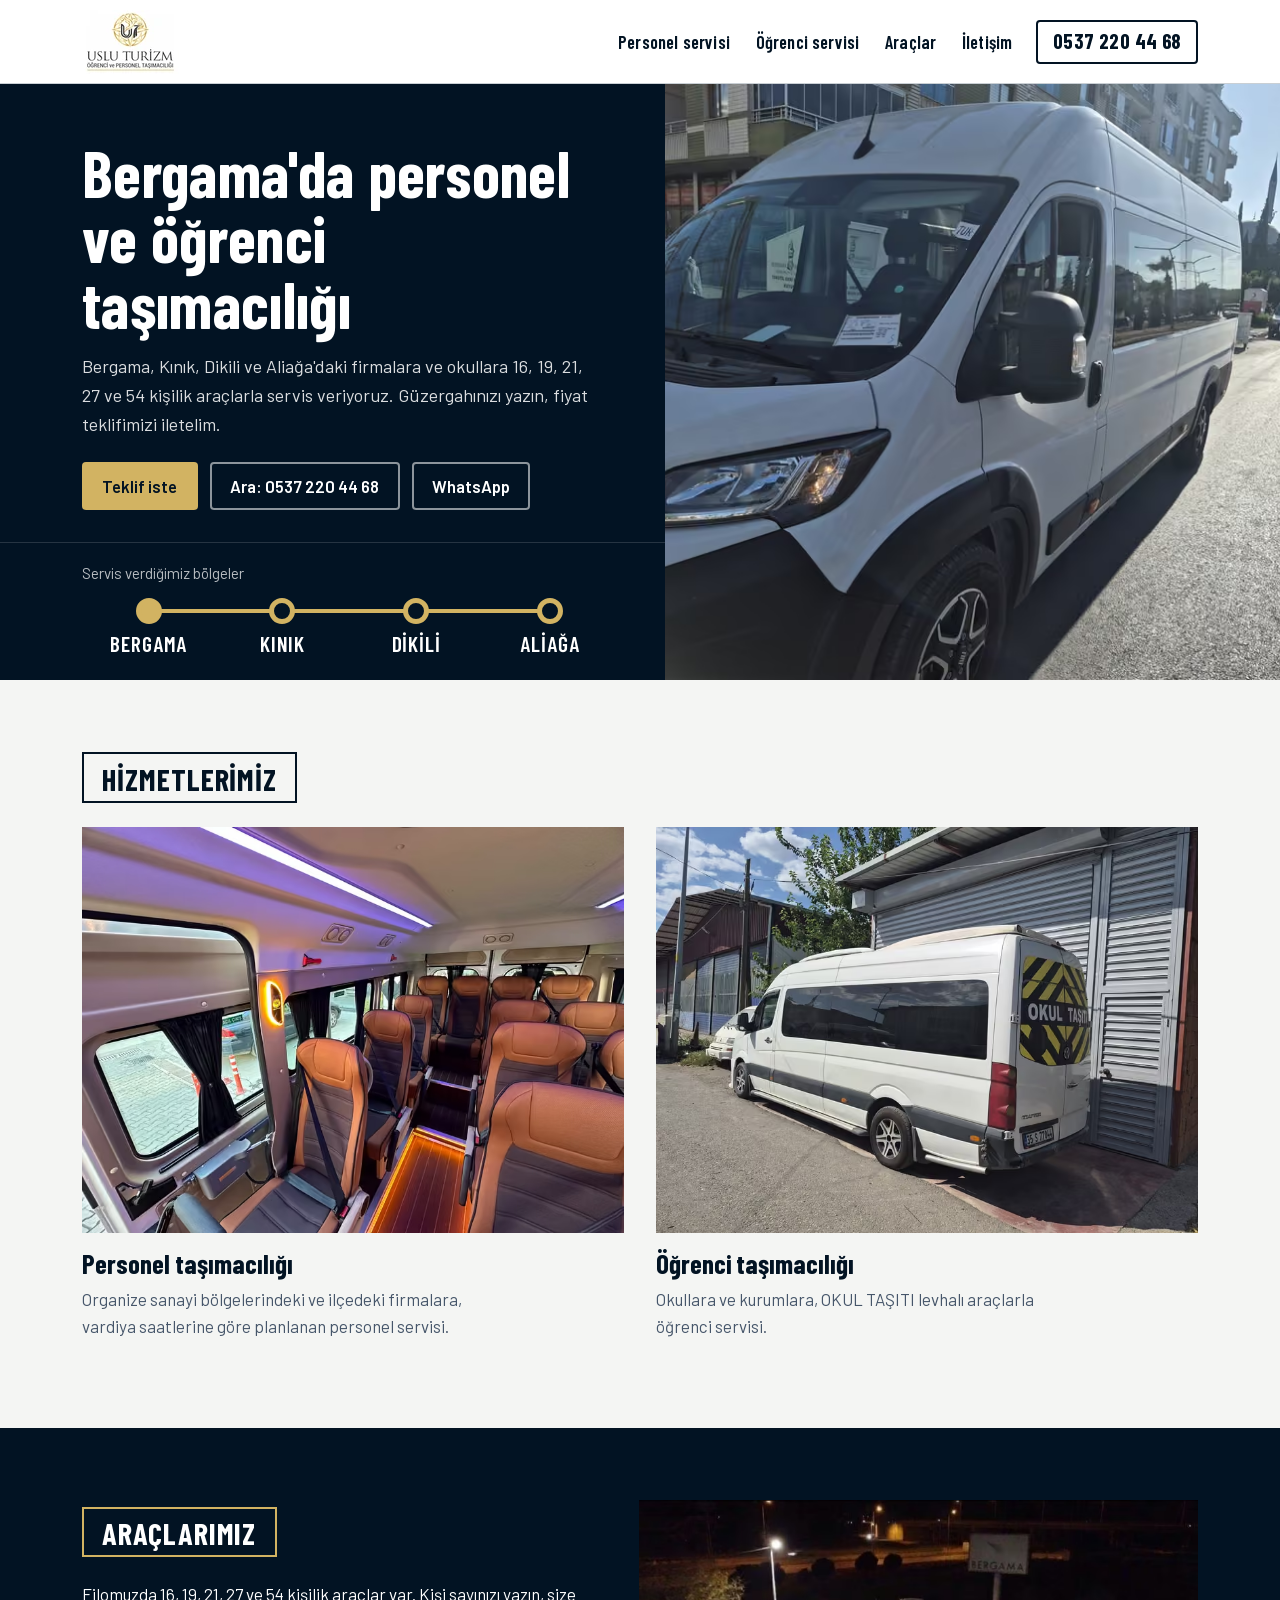
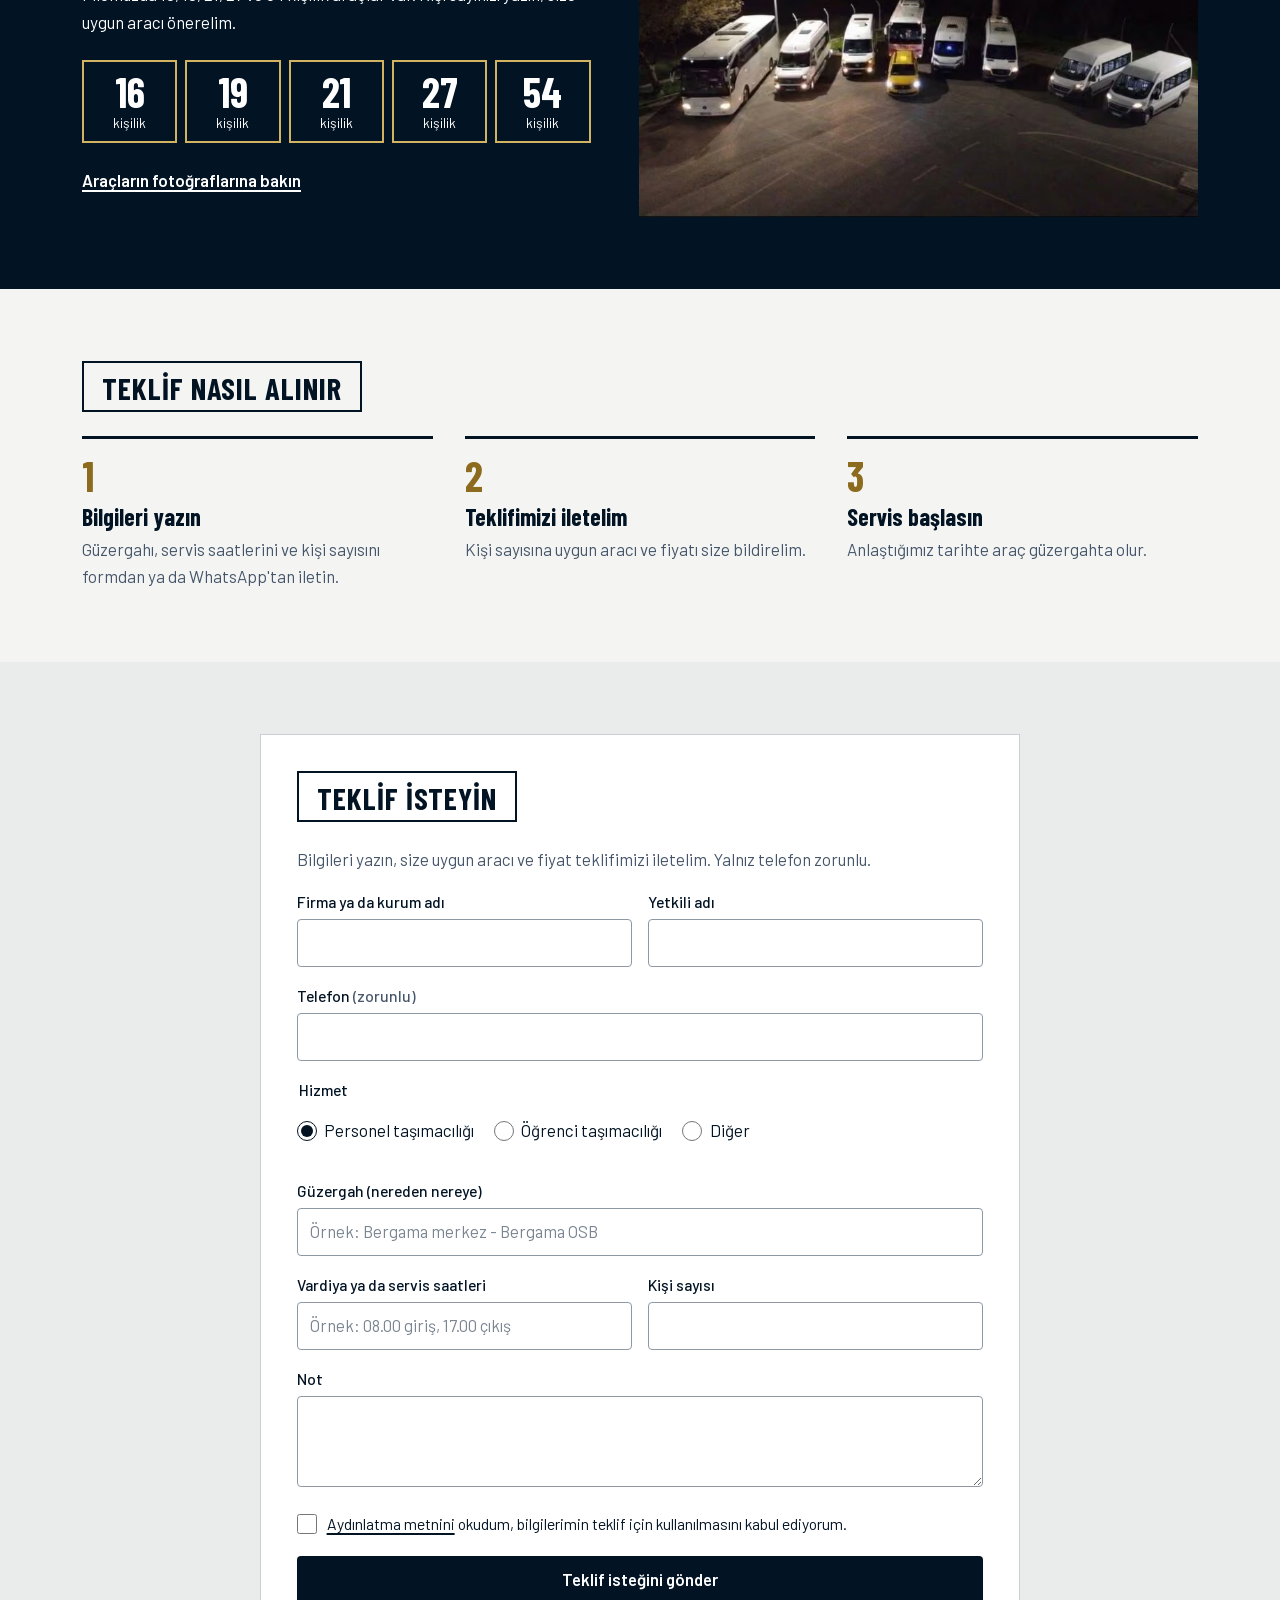
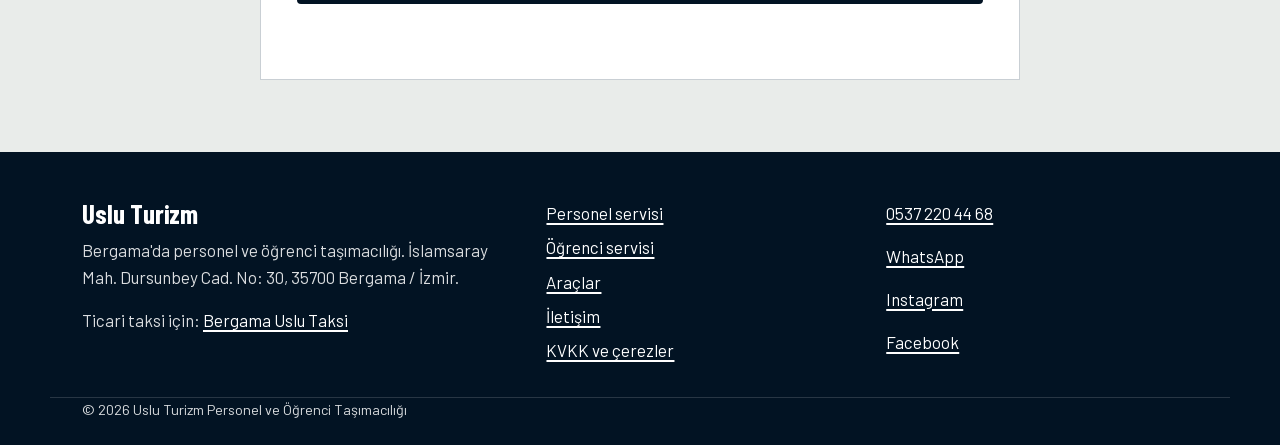
==== commit ede3726a: "Facebook sayfasi baglantisi" ====
--- a/index.html
+++ b/index.html
@@ -21,7 +21,7 @@
 <link rel="stylesheet" href="assets/fonts.css">
 <link rel="stylesheet" href="assets/site.css">
 
-<script type="application/ld+json">{"@context": "https://schema.org", "@type": "LocalBusiness", "name": "Uslu Turizm", "url": "https://usluturizmbergama.com/", "image": "https://usluturizmbergama.com/assets/img/paylasim-1200x630.jpg", "areaServed": ["Bergama", "Kınık", "Dikili", "Aliağa"], "address": {"@type": "PostalAddress", "streetAddress": "İslamsaray Mah. Dursunbey Cad. No: 30", "postalCode": "35700", "addressLocality": "Bergama", "addressRegion": "İzmir", "addressCountry": "TR"}, "sameAs": ["https://www.instagram.com/usluturizmbergama/"], "telephone": "+905372204468"}</script>
+<script type="application/ld+json">{"@context": "https://schema.org", "@type": "LocalBusiness", "name": "Uslu Turizm", "url": "https://usluturizmbergama.com/", "image": "https://usluturizmbergama.com/assets/img/paylasim-1200x630.jpg", "areaServed": ["Bergama", "Kınık", "Dikili", "Aliağa"], "address": {"@type": "PostalAddress", "streetAddress": "İslamsaray Mah. Dursunbey Cad. No: 30", "postalCode": "35700", "addressLocality": "Bergama", "addressRegion": "İzmir", "addressCountry": "TR"}, "sameAs": ["https://www.instagram.com/usluturizmbergama/", "https://www.facebook.com/profile.php?id=61596252101697"], "telephone": "+905372204468"}</script>
 </head>
 <body data-form="" data-wa="905372204468" data-etiket="">
 
@@ -143,6 +143,7 @@
       <li><a href="tel:+905372204468" data-olcum="telefon">0537 220 44 68</a></li>
       <li><a href="https://wa.me/905372204468?text=Merhaba%2C%20servis%20i%C3%A7in%20teklif%20almak%20istiyorum." data-olcum="whatsapp" rel="noopener">WhatsApp</a></li>
       <li><a href="https://www.instagram.com/usluturizmbergama/" rel="noopener">Instagram</a></li>
+      <li><a href="https://www.facebook.com/profile.php?id=61596252101697" rel="noopener">Facebook</a></li>
     </ul>
   </div>
   <p class="kap alt-telif">© 2026 Uslu Turizm Personel ve Öğrenci Taşımacılığı</p>
--- a/assets/site.css
+++ b/assets/site.css
@@ -202,6 +202,8 @@
 .galeri figure { margin: 0; }
 .galeri img { width: 100%; aspect-ratio: 4 / 3; object-fit: cover; }
 .galeri-son { margin-top: 2rem; }
+.galeri-not { margin: 0 0 1rem; color: var(--metin-2); }
+.galeri figcaption { margin-top: .5rem; font-size: .95rem; color: var(--metin-2); }
 
 .iletisim { margin: 1.5rem 0 0; display: grid; gap: .85rem; }
 .iletisim dt { font: 700 1.15rem/1.2 var(--kosul); letter-spacing: .02em; }
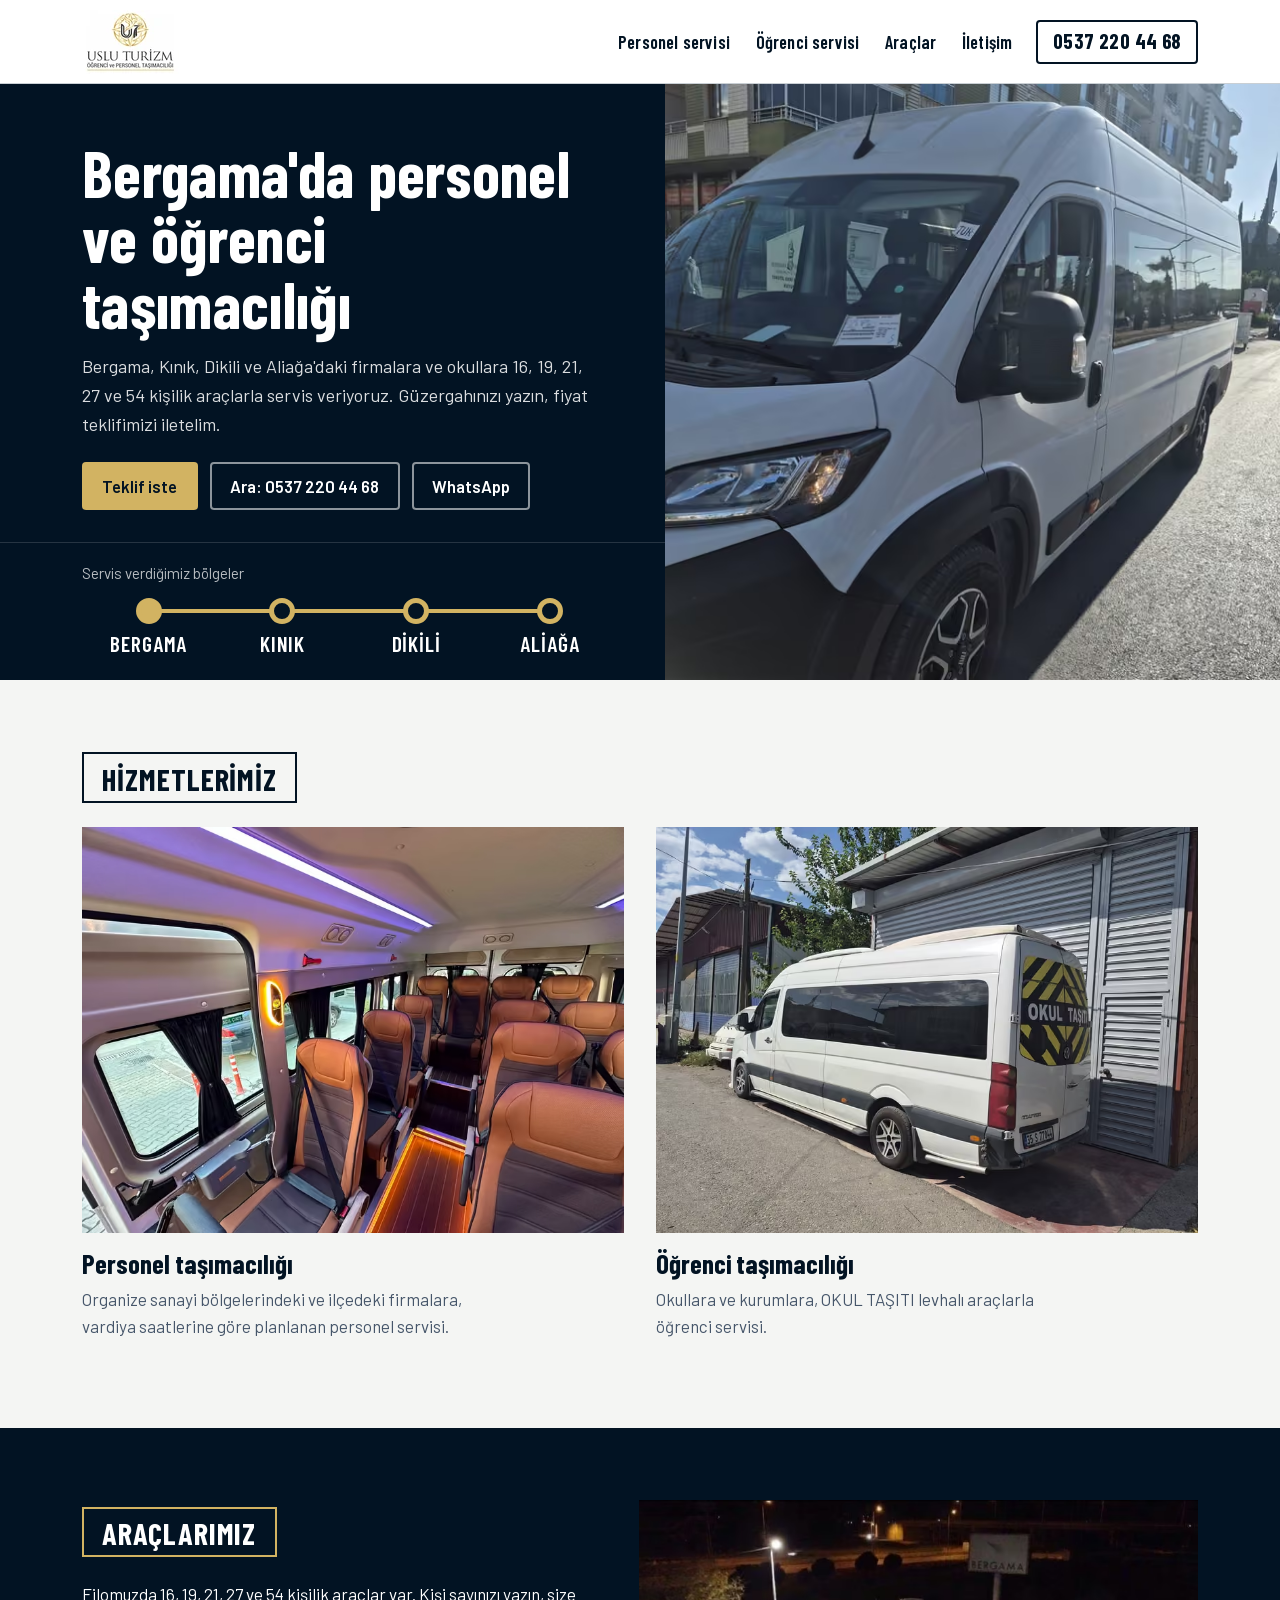
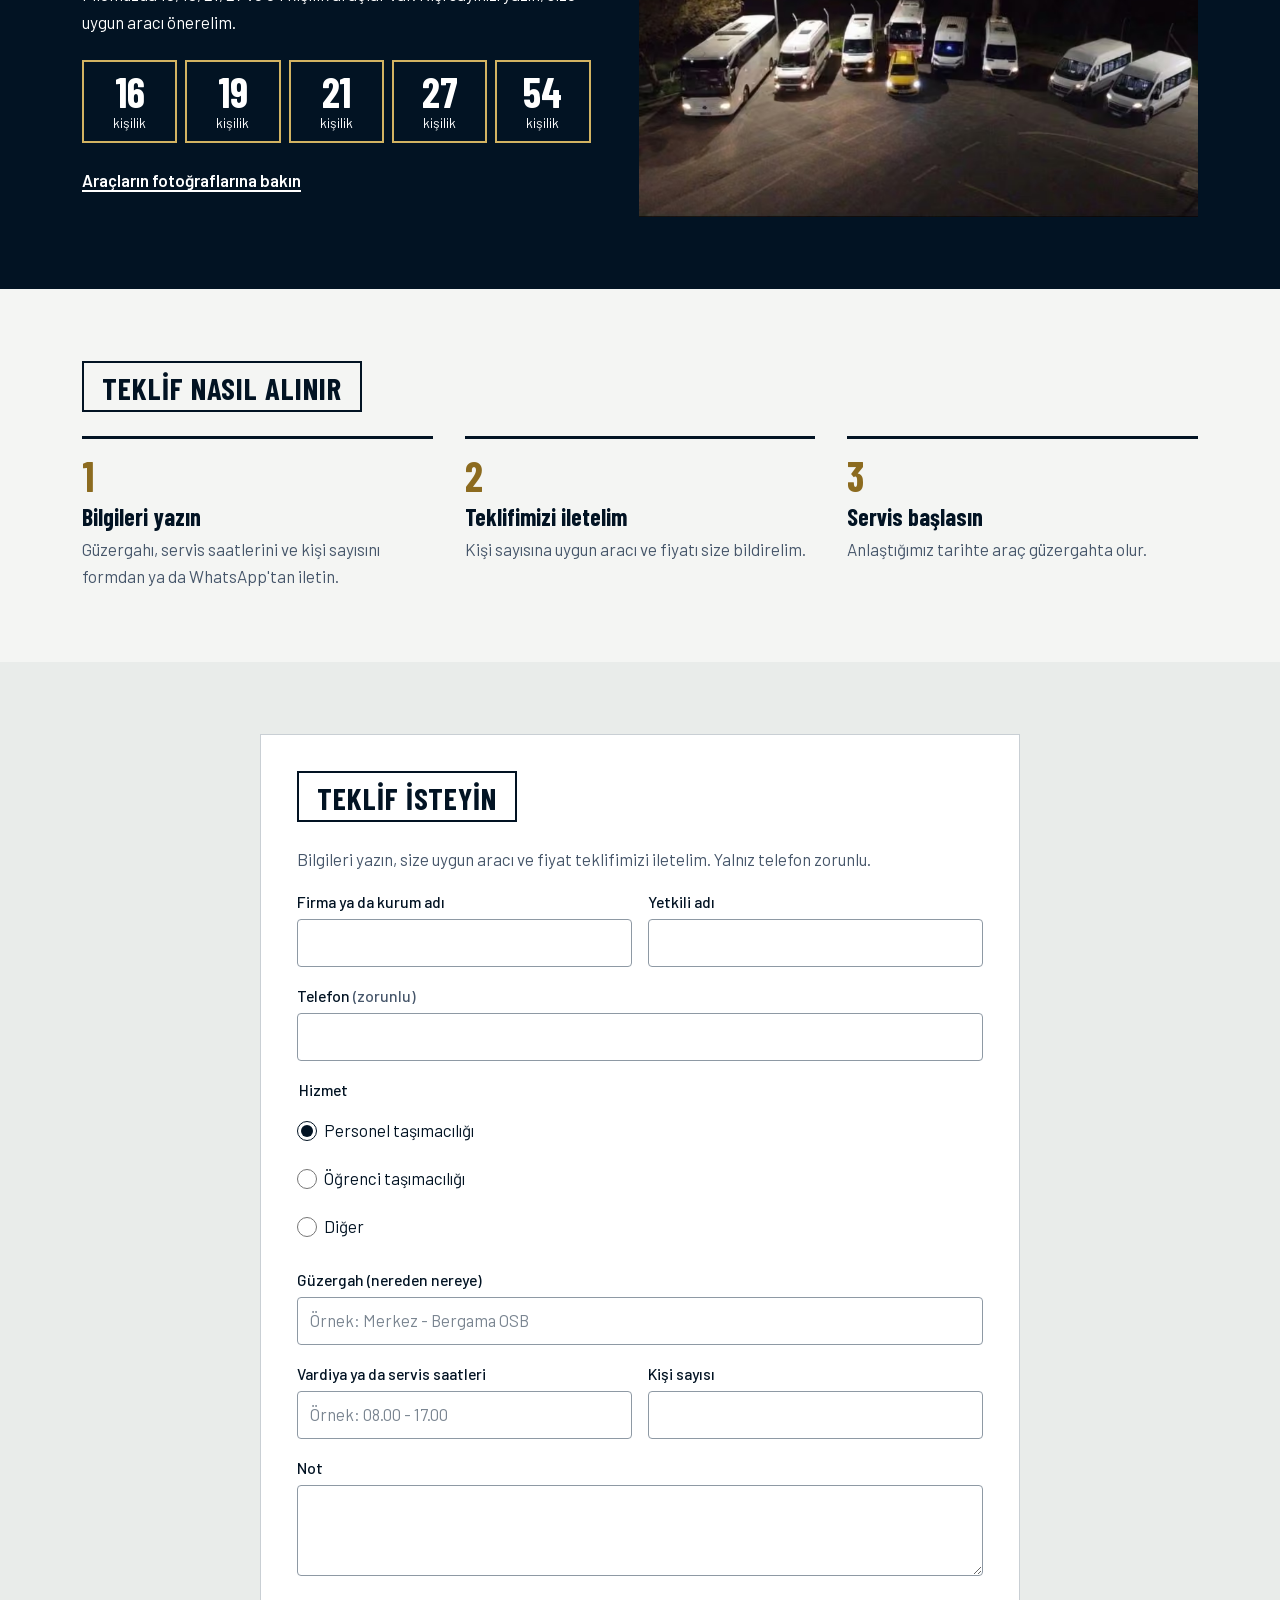
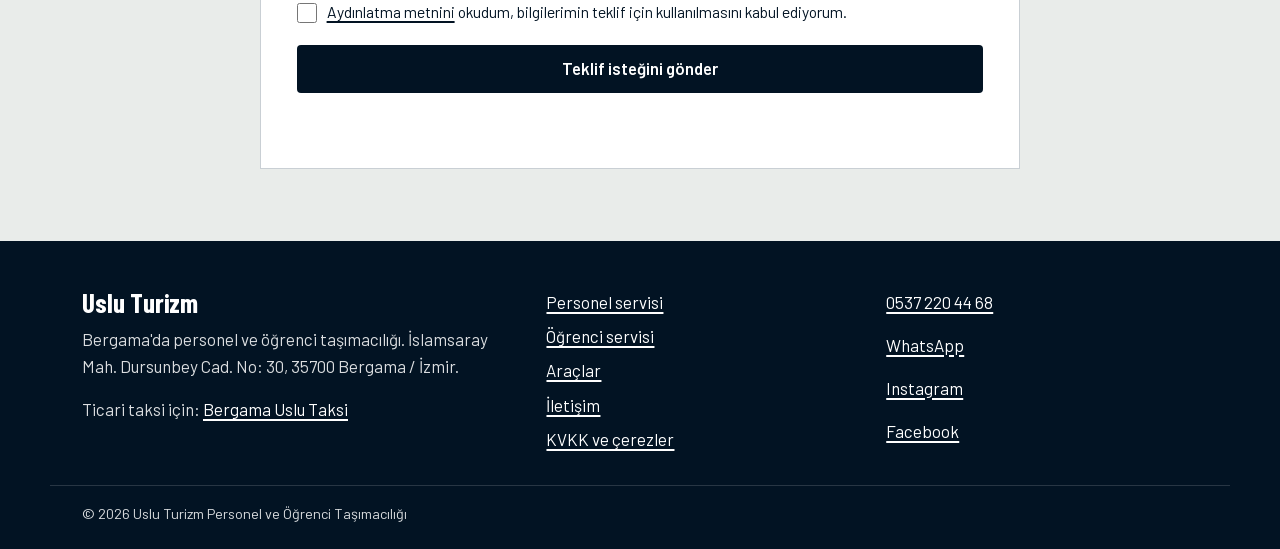
==== commit 4bde7085: "KVKK ust boslugu, form secenekleri ve ornek yazilar" ====
--- a/index.html
+++ b/index.html
@@ -23,7 +23,7 @@
 
 <script type="application/ld+json">{"@context": "https://schema.org", "@type": "LocalBusiness", "name": "Uslu Turizm", "url": "https://usluturizmbergama.com/", "image": "https://usluturizmbergama.com/assets/img/paylasim-1200x630.jpg", "areaServed": ["Bergama", "Kınık", "Dikili", "Aliağa"], "address": {"@type": "PostalAddress", "streetAddress": "İslamsaray Mah. Dursunbey Cad. No: 30", "postalCode": "35700", "addressLocality": "Bergama", "addressRegion": "İzmir", "addressCountry": "TR"}, "sameAs": ["https://www.instagram.com/usluturizmbergama/", "https://www.facebook.com/profile.php?id=61596252101697"], "telephone": "+905372204468"}</script>
 </head>
-<body data-form="" data-wa="905372204468" data-etiket="">
+<body data-form="https://script.google.com/macros/s/AKfycbyMLToReuIkJI40wyHiSxAKQy--r7rZ4s2v7mqLsCz7SCUEbar6P2onL64e0BJCAirteQ/exec" data-wa="905372204468" data-etiket="">
 
 <a class="atla" href="#icerik">İçeriğe geç</a>
 <header class="ust">
@@ -100,10 +100,10 @@
         <small class="hata" id="telefon-hata" hidden>Telefon numarasını 05xx xxx xx xx gibi yazın.</small></label>
       <fieldset class="alan secimler"><legend>Hizmet</legend><label class="secim"><input type="radio" name="hizmet" value="personel" checked> Personel taşımacılığı</label><label class="secim"><input type="radio" name="hizmet" value="ogrenci"> Öğrenci taşımacılığı</label><label class="secim"><input type="radio" name="hizmet" value="diger"> Diğer</label></fieldset>
       <label class="alan"><span>Güzergah (nereden nereye)</span>
-        <input name="guzergah" maxlength="200" placeholder="Örnek: Bergama merkez - Bergama OSB"></label>
+        <input name="guzergah" maxlength="200" placeholder="Örnek: Merkez - Bergama OSB"></label>
       <div class="alan-cift">
         <label class="alan"><span>Vardiya ya da servis saatleri</span>
-          <input name="saatler" maxlength="120" placeholder="Örnek: 08.00 giriş, 17.00 çıkış"></label>
+          <input name="saatler" maxlength="120" placeholder="Örnek: 08.00 - 17.00"></label>
         <label class="alan"><span>Kişi sayısı</span>
           <input name="kisi" type="number" inputmode="numeric" min="1" max="2000"></label>
       </div>
--- a/assets/site.css
+++ b/assets/site.css
@@ -164,7 +164,7 @@
 .alan input::placeholder, .alan textarea::placeholder { color: #7a8591; }
 .alan input[aria-invalid="true"] { border-color: var(--hata); }
 .secimler { border: 0; padding: 0; }
-.secim { display: inline-flex; align-items: center; gap: .45rem; min-height: 44px; margin-right: 1.25rem; }
+.secim { display: flex; align-items: center; gap: .45rem; min-height: 44px; }
 .secim input, .onay input { width: 20px; height: 20px; accent-color: var(--lacivert); margin: 0; }
 .onay { display: flex; align-items: flex-start; gap: .6rem; margin: .5rem 0 .25rem; font-size: .98rem; }
 .onay input { flex: 0 0 auto; margin-top: .2rem; }
@@ -247,7 +247,7 @@
 @media (min-width: 600px) {
   .alan-cift { display: grid; grid-template-columns: 1fr 1fr; gap: 0 1rem; }
   .giris-metin, .giris-hat { padding-left: 32px; padding-right: 32px; }
-  .kap { padding: 0 32px; }
+  .kap { padding-left: 32px; padding-right: 32px; }
   .teklif-alani > .teklif-kutu { margin: 0 auto; }
 }
 
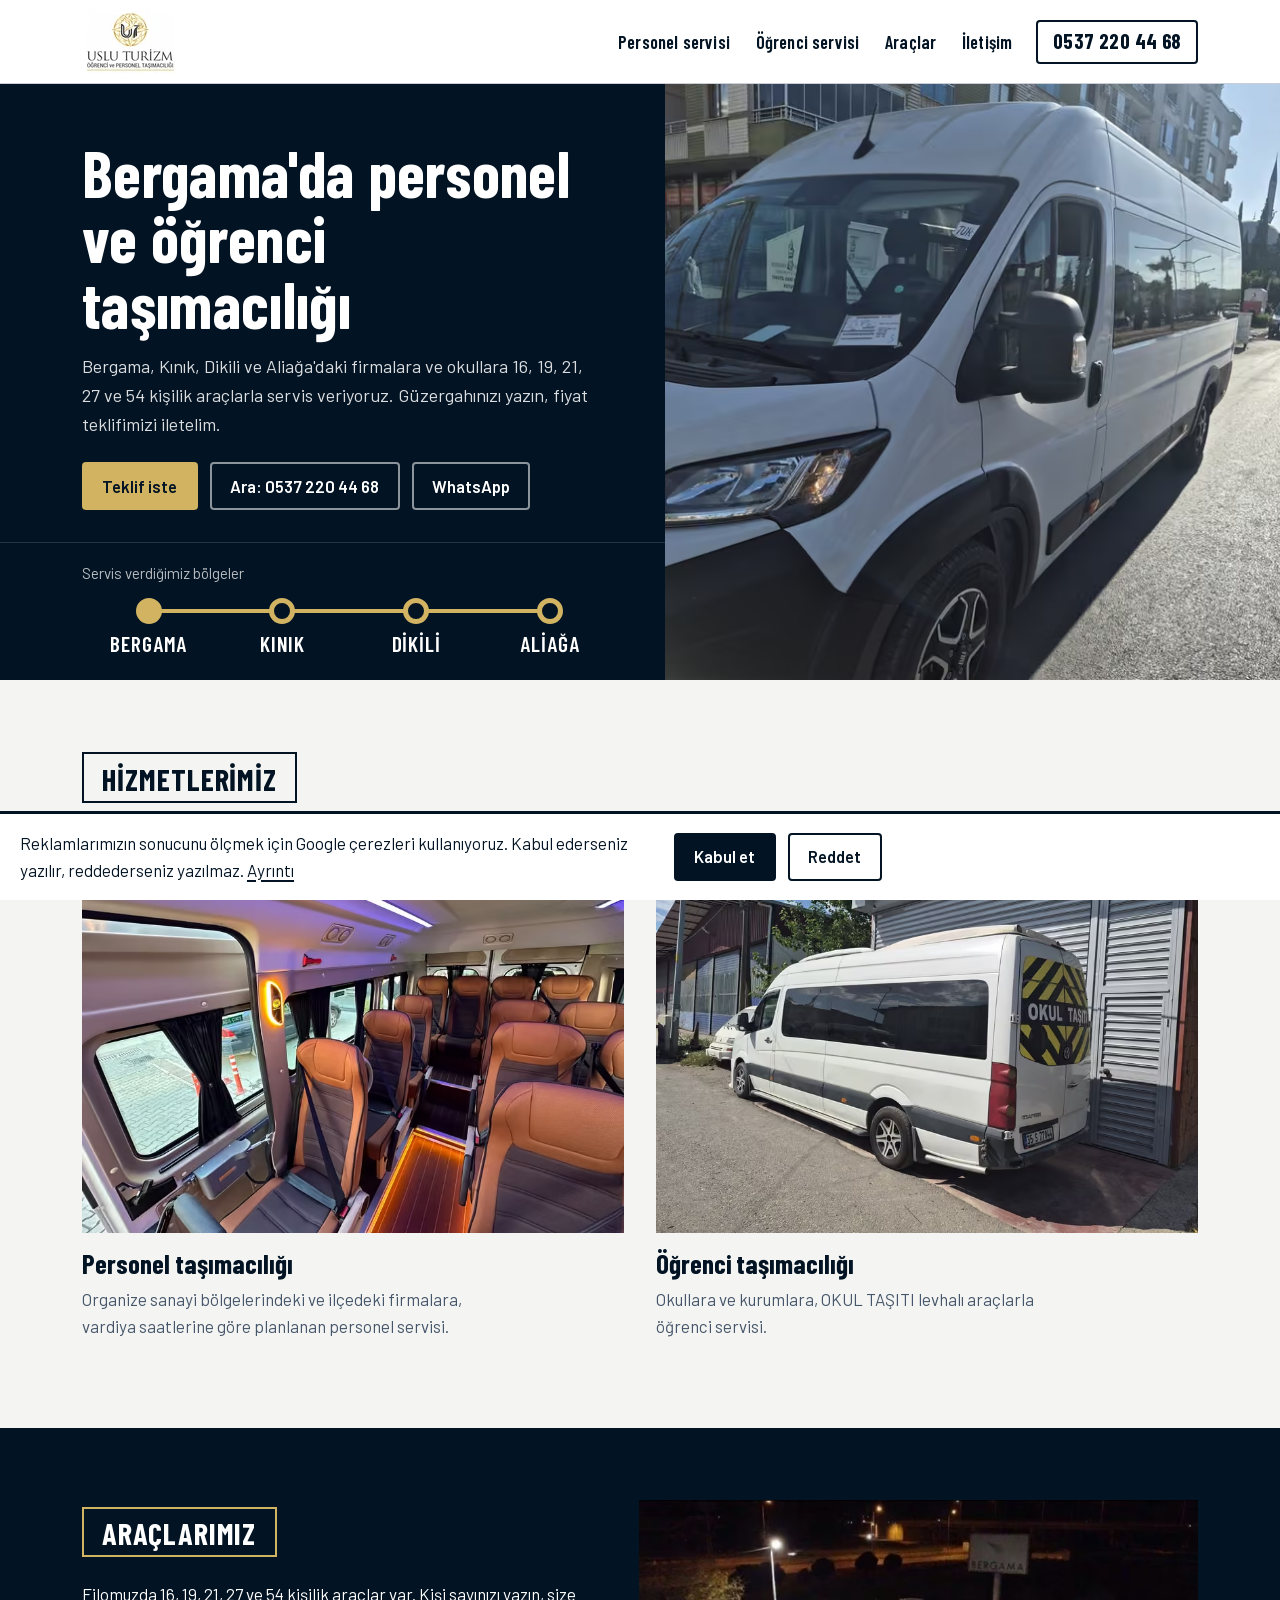
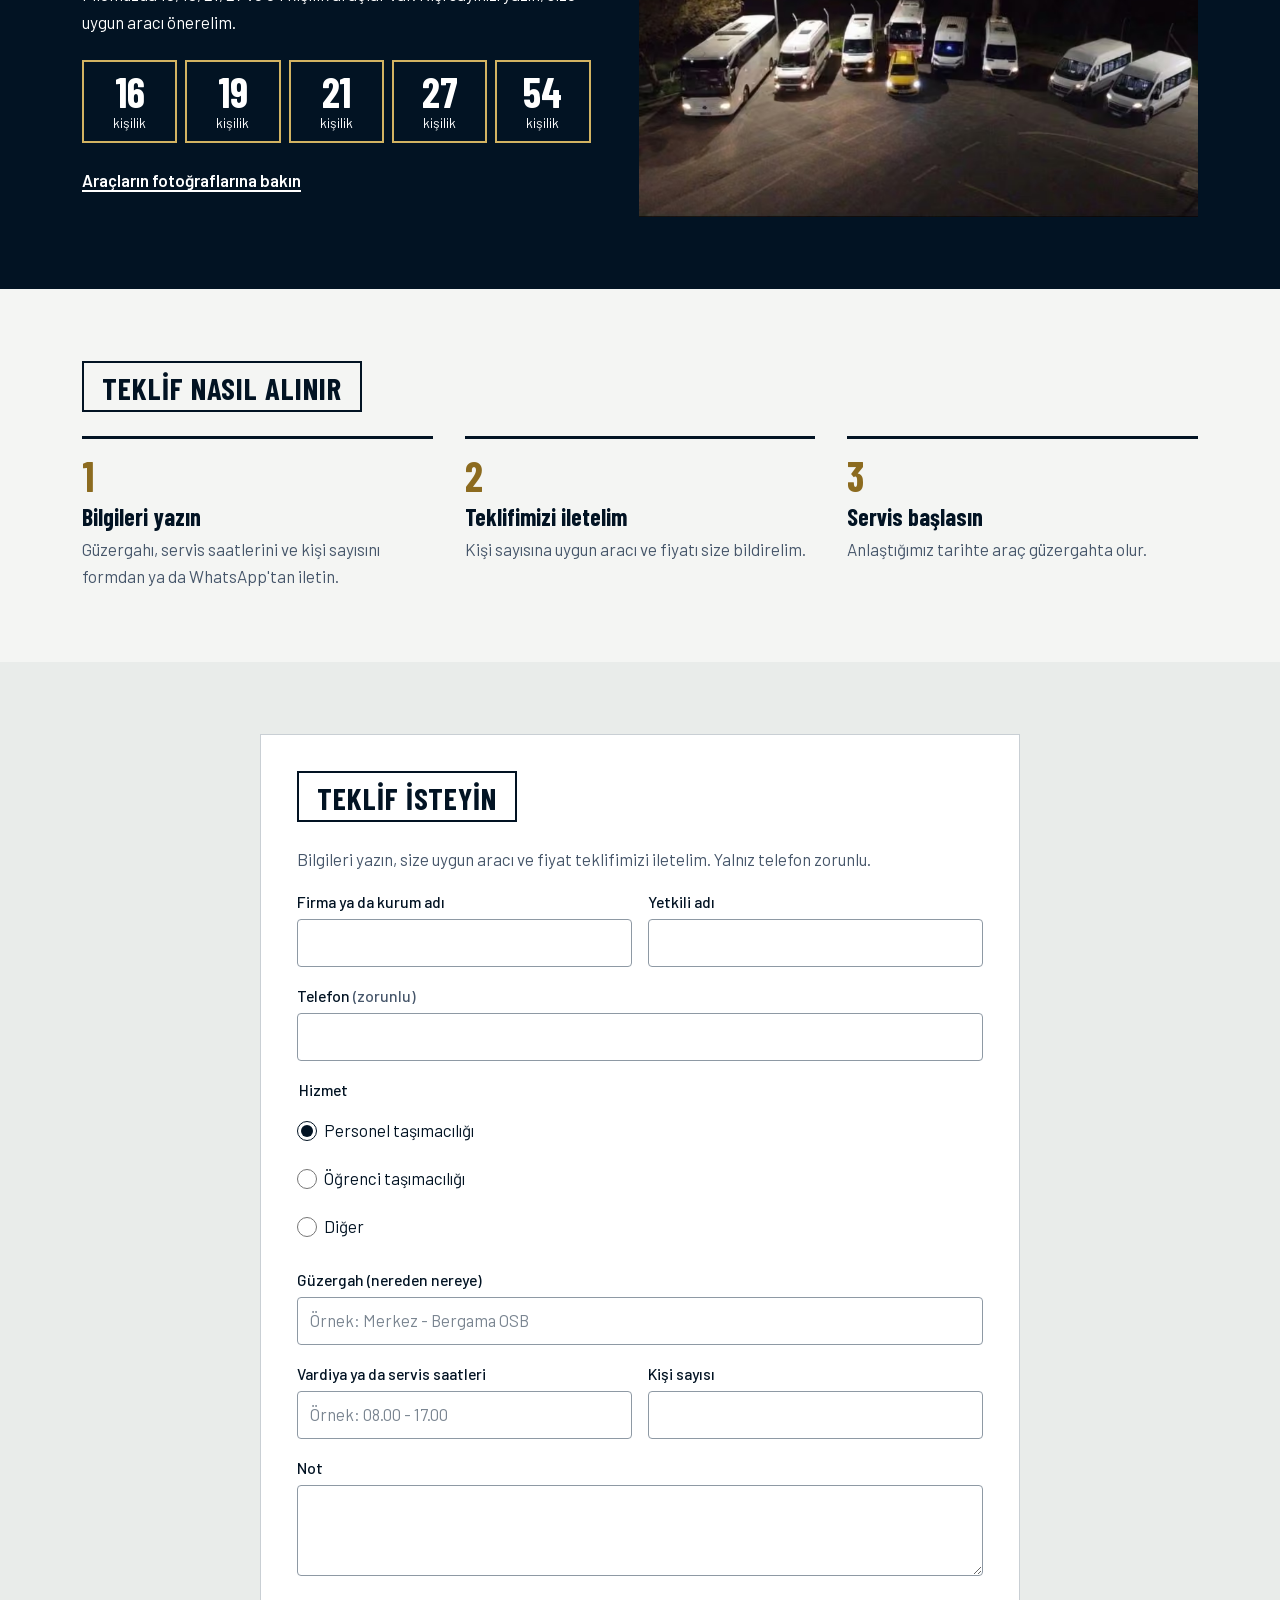
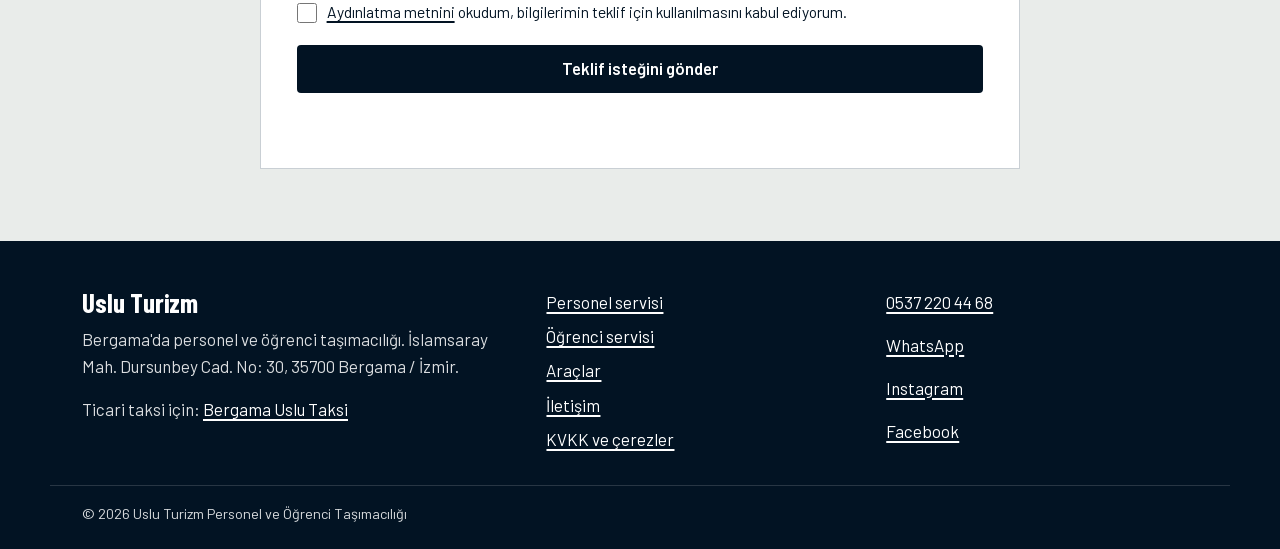
==== commit 0311053a: "Google Ads etiketi ve donusumler (form, telefon, WhatsApp), cerez onayi" ====
--- a/index.html
+++ b/index.html
@@ -5,14 +5,14 @@
 <meta name="viewport" content="width=device-width, initial-scale=1">
 <title>Uslu Turizm | Bergama Personel ve Öğrenci Taşımacılığı</title>
 <meta name="description" content="Bergama, Kınık, Dikili ve Aliağa&#x27;da 16-54 kişilik araçlarla personel ve öğrenci taşımacılığı. Güzergahınızı yazın, fiyat teklifi alın.">
-<meta name="robots" content="noindex, nofollow">
+<meta name="robots" content="index, follow">
 <link rel="canonical" href="https://usluturizmbergama.com/">
+<meta property="og:url" content="https://usluturizmbergama.com/">
 <meta property="og:type" content="website">
 <meta property="og:locale" content="tr_TR">
 <meta property="og:site_name" content="Uslu Turizm">
 <meta property="og:title" content="Uslu Turizm | Bergama Personel ve Öğrenci Taşımacılığı">
 <meta property="og:description" content="Bergama, Kınık, Dikili ve Aliağa&#x27;da 16-54 kişilik araçlarla personel ve öğrenci taşımacılığı. Güzergahınızı yazın, fiyat teklifi alın.">
-<meta property="og:url" content="https://usluturizmbergama.com/">
 <meta property="og:image" content="https://usluturizmbergama.com/assets/img/paylasim-1200x630.jpg">
 <meta name="theme-color" content="#021323">
 <link rel="icon" type="image/png" sizes="32x32" href="assets/simge/simge-32.png">
@@ -20,10 +20,17 @@
 <link rel="preload" href="assets/fonts/barlow-condensed-700-latin.woff2" as="font" type="font/woff2" crossorigin>
 <link rel="stylesheet" href="assets/fonts.css">
 <link rel="stylesheet" href="assets/site.css">
-
+<script>
+window.dataLayer=window.dataLayer||[];function gtag(){dataLayer.push(arguments);}
+gtag('consent','default',{ad_storage:'denied',ad_user_data:'denied',ad_personalization:'denied',analytics_storage:'denied',wait_for_update:500});
+try{if(localStorage.getItem('cerez')==='kabul'){gtag('consent','update',{ad_storage:'granted',ad_user_data:'granted',ad_personalization:'granted',analytics_storage:'granted'});}}catch(h){}
+gtag('js',new Date());gtag('config','AW-18586448203');
+</script>
+<script async src="https://www.googletagmanager.com/gtag/js?id=AW-18586448203"></script>
 <script type="application/ld+json">{"@context": "https://schema.org", "@type": "LocalBusiness", "name": "Uslu Turizm", "url": "https://usluturizmbergama.com/", "image": "https://usluturizmbergama.com/assets/img/paylasim-1200x630.jpg", "areaServed": ["Bergama", "Kınık", "Dikili", "Aliağa"], "address": {"@type": "PostalAddress", "streetAddress": "İslamsaray Mah. Dursunbey Cad. No: 30", "postalCode": "35700", "addressLocality": "Bergama", "addressRegion": "İzmir", "addressCountry": "TR"}, "sameAs": ["https://www.instagram.com/usluturizmbergama/", "https://www.facebook.com/profile.php?id=61596252101697"], "telephone": "+905372204468"}</script>
 </head>
-<body data-form="https://script.google.com/macros/s/AKfycbyMLToReuIkJI40wyHiSxAKQy--r7rZ4s2v7mqLsCz7SCUEbar6P2onL64e0BJCAirteQ/exec" data-wa="905372204468" data-etiket="">
+<body data-form="https://script.google.com/macros/s/AKfycbyMLToReuIkJI40wyHiSxAKQy--r7rZ4s2v7mqLsCz7SCUEbar6P2onL64e0BJCAirteQ/exec" data-wa="905372204468" data-etiket="AW-18586448203"
+  data-donusum-form="DPKICMqSlrwdEMvi2p5F" data-donusum-telefon="TnUkCM2SlrwdEMvi2p5F" data-donusum-whatsapp="5Ie2CNCSlrwdEMvi2p5F">
 
 <a class="atla" href="#icerik">İçeriğe geç</a>
 <header class="ust">
--- a/assets/site.css
+++ b/assets/site.css
@@ -185,6 +185,7 @@
 .sayfa-ust .teklif-alani { padding: 0; background: none; }
 .sayfa-ust .teklif-kutu { margin: 0; max-width: none; background: var(--zemin); }
 .sayfa-ust-foto img { width: 100%; aspect-ratio: 4 / 3; object-fit: cover; }
+.sayfa-ust-foto--genis img { aspect-ratio: auto; }
 .taksi-not { margin-top: 1rem; color: var(--metin-2); }
 .yan-foto { display: none; margin-top: 1.5rem; }
 
@@ -212,6 +213,10 @@
 .metin-sayfa { max-width: 760px; padding-top: 2.5rem; padding-bottom: 3rem; }
 .metin-sayfa h1 { font: 700 clamp(2rem, 4vw, 3rem)/1.05 var(--kosul); margin-bottom: 1.25rem; }
 .metin-sayfa h2 { font: 700 1.45rem/1.2 var(--kosul); margin: 2rem 0 .5rem; scroll-margin-top: 1rem; }
+.bulunamadi { min-height: 60vh; }
+.bulunamadi-liste { margin: 0 0 1.5rem; padding-left: 1.25rem; }
+.bulunamadi-liste li { padding: .4rem 0; }
+.bulunamadi-liste a { font-weight: 600; }
 
 /* Alt */
 .alt { background: var(--lacivert); color: rgba(255, 255, 255, .86); padding: 3rem 0 1.5rem; }
